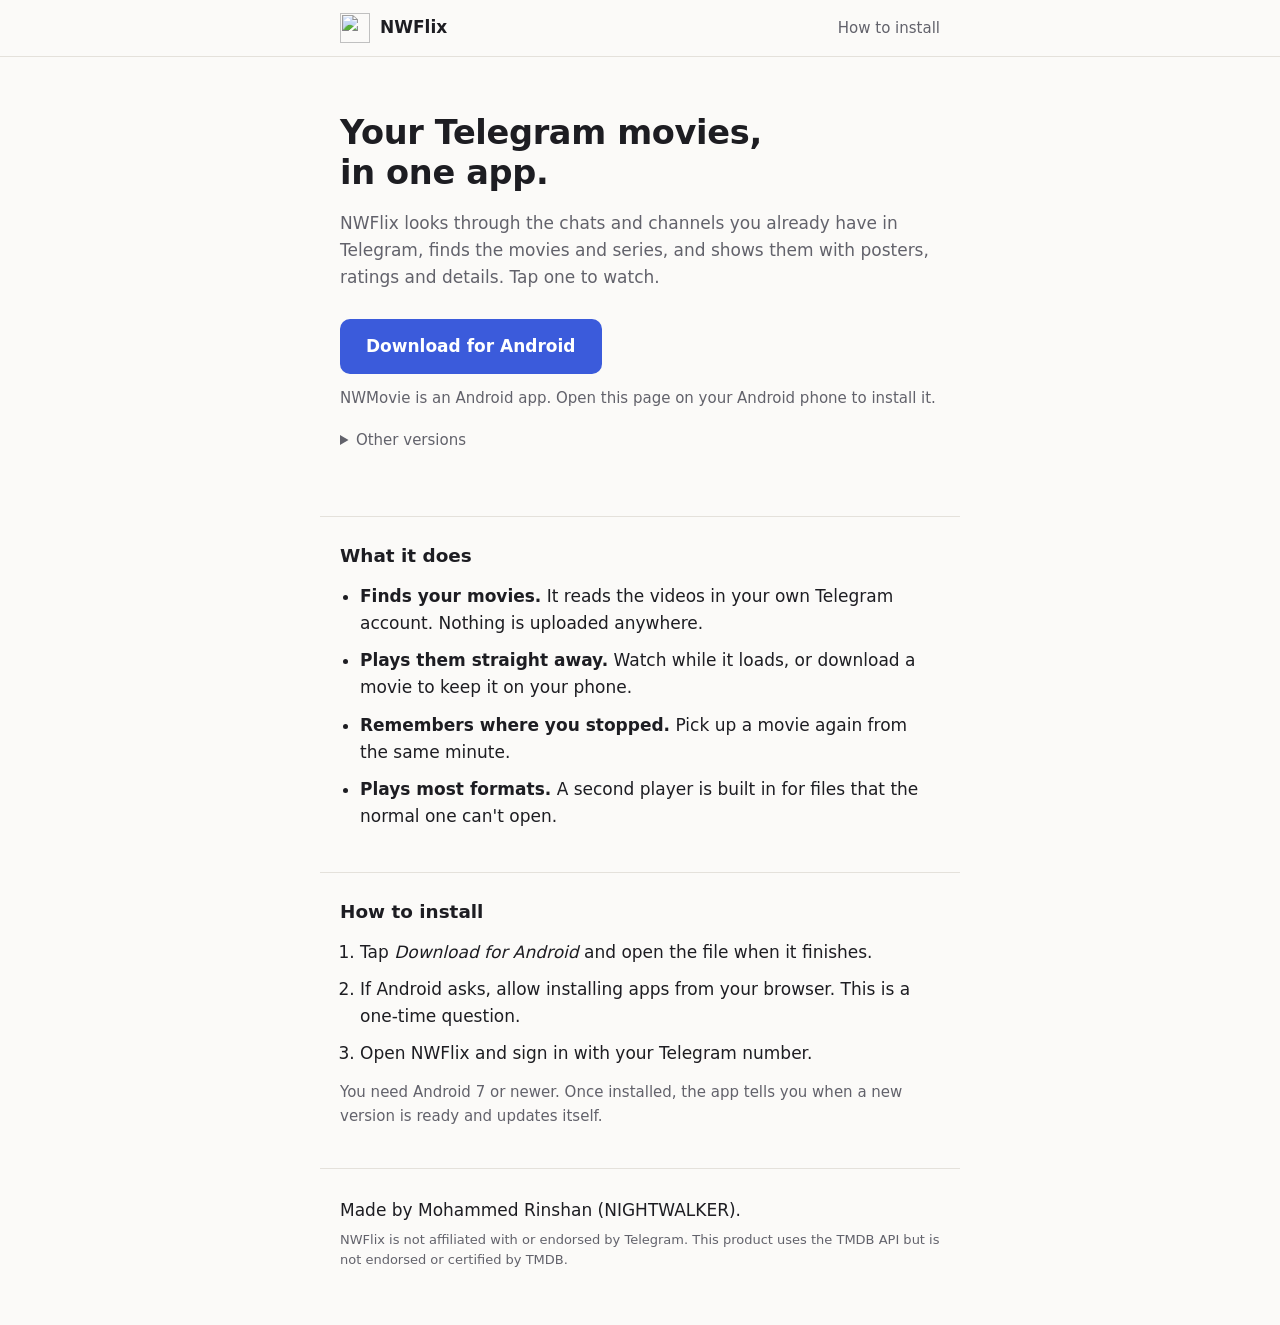
==== index.html @ 56c0b277 "Update index.html" ====
<!doctype html>
<html lang="en">
<head>
  <meta charset="utf-8">
  <meta name="viewport" content="width=device-width, initial-scale=1">
  <title>NWFlix – watch your Telegram movies</title>
  <meta name="description" content="NWFlix is an Android app that plays the movies from your own Telegram chats.">
  <link rel="icon" href="assets/favicon.svg" type="image/svg+xml">
  <link rel="stylesheet" href="style.css">
</head>
<body>

  <header class="top">
    <div class="wrap bar">
      <a class="brand" href="./"><img src="assets/icon.png" alt="" width="30" height="30"> NWFlix</a>
      <a class="small-link" href="#install">How to install</a>
    </div>
  </header>

  <main>
    <section class="hero wrap">
      <h1>Your Telegram movies,<br>in one app.</h1>
      <p class="lead">
        NWFlix looks through the chats and channels you already have in Telegram, finds the movies and series,
        and shows them with posters, ratings and details. Tap one to watch.
      </p>

      <a id="download" class="button" href="#" rel="noopener">Download for Android</a>
      <p id="download-note" class="note">Checking the latest version…</p>

      <details id="others" class="others">
        <summary>Other versions</summary>
        <ul id="others-list"></ul>
      </details>
    </section>

    <section class="wrap about">
      <h2>What it does</h2>
      <ul class="plain">
        <li><strong>Finds your movies.</strong> It reads the videos in your own Telegram account. Nothing is uploaded anywhere.</li>
        <li><strong>Plays them straight away.</strong> Watch while it loads, or download a movie to keep it on your phone.</li>
        <li><strong>Remembers where you stopped.</strong> Pick up a movie again from the same minute.</li>
        <li><strong>Plays most formats.</strong> A second player is built in for files that the normal one can't open.</li>
      </ul>
    </section>

    <section id="install" class="wrap about">
      <h2>How to install</h2>
      <ol class="plain">
        <li>Tap <em>Download for Android</em> and open the file when it finishes.</li>
        <li>If Android asks, allow installing apps from your browser. This is a one-time question.</li>
        <li>Open NWFlix and sign in with your Telegram number.</li>
      </ol>
      <p class="note">
        You need Android 7 or newer. Once installed, the app tells you when a new version is ready
        and updates itself.
      </p>
    </section>
  </main>

  <footer class="wrap foot">
    <p>Made by Mohammed Rinshan (NIGHTWALKER).</p>
    <p class="tiny">
      NWFlix is not affiliated with or endorsed by Telegram.
      This product uses the TMDB API but is not endorsed or certified by TMDB.
    </p>
  </footer>

  <script src="script.js"></script>
</body>
</html>
---- style.css ----
:root {
  --bg: #fbfaf8;
  --text: #1d1d22;
  --muted: #62626b;
  --line: #e4e1db;
  --accent: #3b5bdb;
  --accent-text: #ffffff;
}
@media (prefers-color-scheme: dark) {
  :root {
    --bg: #14151a;
    --text: #ecebe8;
    --muted: #a3a3ad;
    --line: #2b2d36;
    --accent: #7c93ff;
    --accent-text: #10121a;
  }
}

* { box-sizing: border-box; }

html { -webkit-text-size-adjust: 100%; }

body {
  margin: 0;
  background: var(--bg);
  color: var(--text);
  font: 17px/1.6 system-ui, -apple-system, "Segoe UI", Roboto, sans-serif;
}

.wrap { max-width: 640px; margin: 0 auto; padding: 0 20px; }

.top { border-bottom: 1px solid var(--line); }
.bar { display: flex; align-items: center; justify-content: space-between; height: 56px; }
.brand { display: flex; align-items: center; gap: 10px; font-weight: 650; color: var(--text); text-decoration: none; }
.small-link { color: var(--muted); font-size: 15px; text-decoration: none; }
.small-link:hover { color: var(--text); }

.hero { padding-top: 56px; padding-bottom: 40px; }
h1 { font-size: 2.1rem; line-height: 1.2; margin: 0 0 16px; letter-spacing: -0.01em; }
.lead { color: var(--muted); margin: 0 0 28px; }

.button {
  display: inline-block;
  background: var(--accent);
  color: var(--accent-text);
  padding: 14px 26px;
  border-radius: 10px;
  font-weight: 600;
  text-decoration: none;
}
.button:active { transform: translateY(1px); }

.note { color: var(--muted); font-size: 15px; margin: 12px 0 0; }
.tiny { color: var(--muted); font-size: 13px; }

.others { margin-top: 18px; font-size: 15px; color: var(--muted); }
.others summary { cursor: pointer; }
.others ul { list-style: none; padding: 8px 0 0; margin: 0; }
.others li { padding: 4px 0; }
.others a { color: var(--accent); }

.about { padding-top: 24px; padding-bottom: 8px; border-top: 1px solid var(--line); margin-top: 24px; }
h2 { font-size: 1.15rem; margin: 0 0 12px; }
.plain { padding-left: 20px; margin: 0; }
.plain li { margin-bottom: 10px; }

.foot { padding-top: 28px; padding-bottom: 48px; border-top: 1px solid var(--line); margin-top: 32px; }
.foot p { margin: 0 0 6px; }

@media (max-width: 420px) {
  h1 { font-size: 1.8rem; }
  .button { display: block; text-align: center; }
}
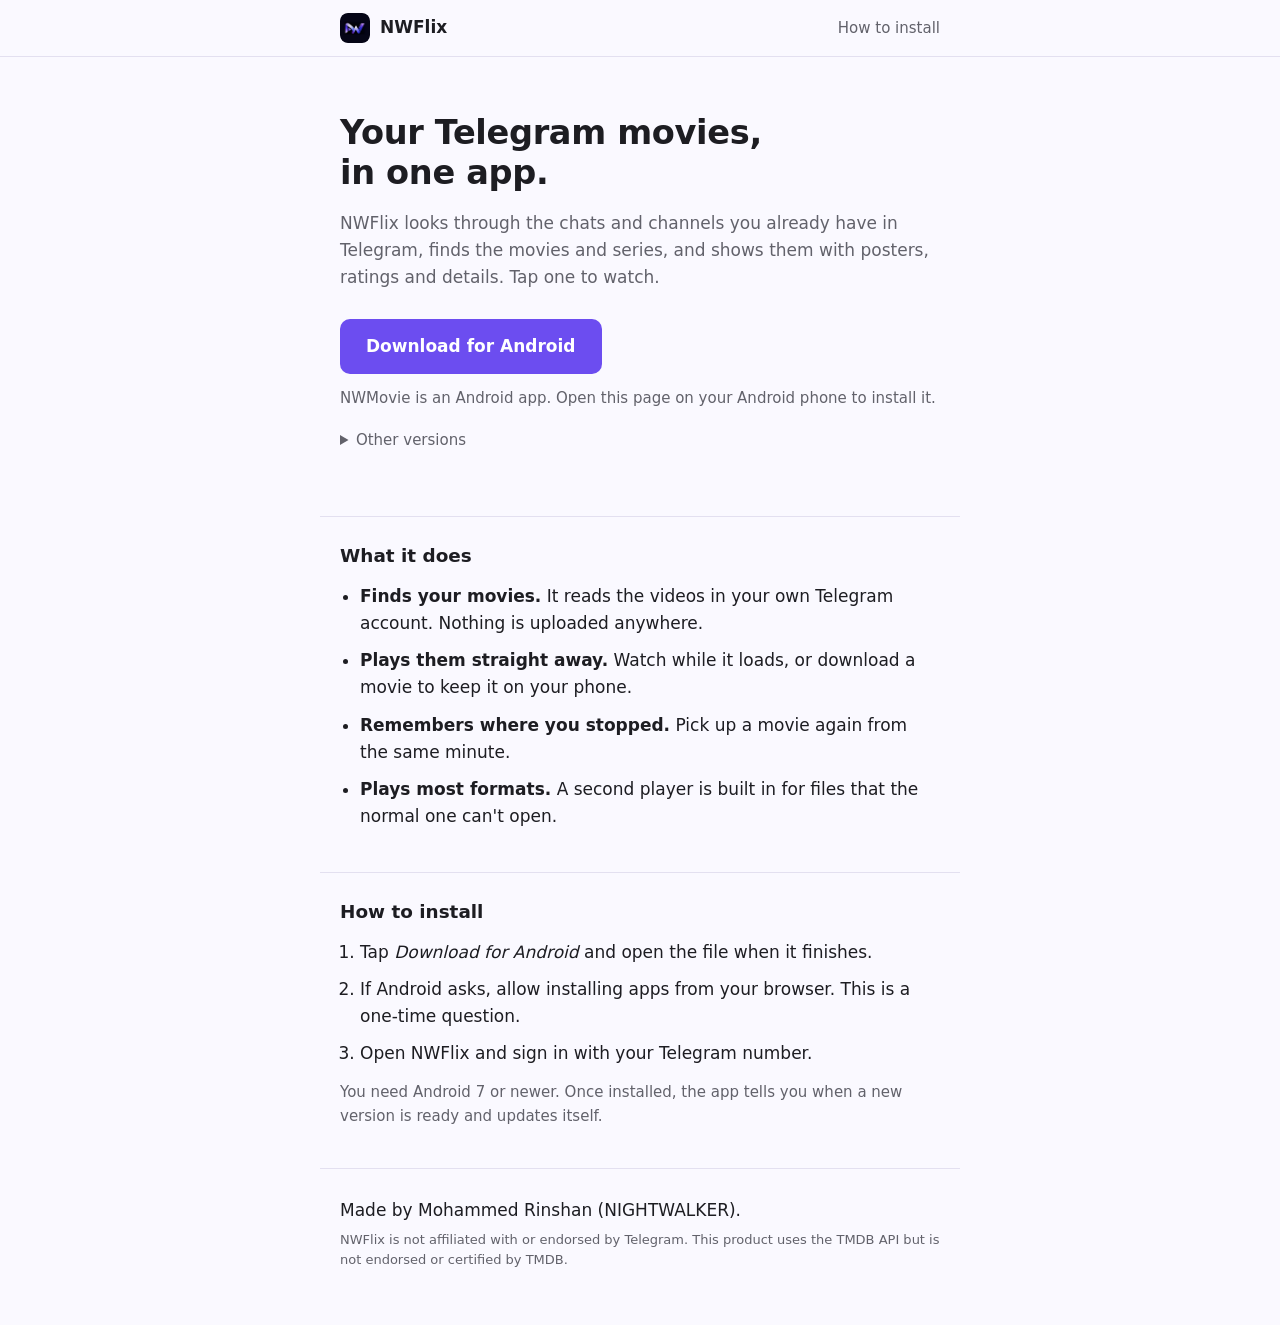
==== commit ce664146: "Update favicon and add Open Graph meta tags" ====
--- a/index.html
+++ b/index.html
@@ -5,7 +5,21 @@
   <meta name="viewport" content="width=device-width, initial-scale=1">
   <title>NWFlix – watch your Telegram movies</title>
   <meta name="description" content="NWFlix is an Android app that plays the movies from your own Telegram chats.">
-  <link rel="icon" href="assets/favicon.svg" type="image/svg+xml">
+  <link rel="icon" type="image/png" sizes="32x32" href="assets/favicon-32.png">
+  <link rel="icon" href="favicon.ico" sizes="any">
+  <link rel="apple-touch-icon" href="assets/apple-touch-icon.png">
+  <meta name="theme-color" content="#07060f">
+
+  <meta property="og:type" content="website">
+  <meta property="og:site_name" content="NWFlix">
+  <meta property="og:title" content="NWFlix – watch your Telegram movies">
+  <meta property="og:description" content="NWFlix is an Android app that plays the movies from your own Telegram chats.">
+  <meta property="og:url" content="https://nightwalkerofc.github.io/NWFlix-Website/">
+  <meta property="og:image" content="https://nightwalkerofc.github.io/NWFlix-Website/assets/og-image.png">
+  <meta property="og:image:width" content="1200">
+  <meta property="og:image:height" content="630">
+  <meta name="twitter:card" content="summary_large_image">
+  <meta name="twitter:image" content="https://nightwalkerofc.github.io/NWFlix-Website/assets/og-image.png">
   <link rel="stylesheet" href="style.css">
 </head>
 <body>
--- a/style.css
+++ b/style.css
@@ -1,18 +1,18 @@
 :root {
-  --bg: #fbfaf8;
+  --bg: #faf9ff;
   --text: #1d1d22;
   --muted: #62626b;
-  --line: #e4e1db;
-  --accent: #3b5bdb;
+  --line: #e3e0f0;
+  --accent: #6c4df0;
   --accent-text: #ffffff;
 }
 @media (prefers-color-scheme: dark) {
   :root {
-    --bg: #14151a;
-    --text: #ecebe8;
-    --muted: #a3a3ad;
-    --line: #2b2d36;
-    --accent: #7c93ff;
+    --bg: #07060f;
+    --text: #edebff;
+    --muted: #a7a3cc;
+    --line: #25213f;
+    --accent: #8b6cff;
     --accent-text: #10121a;
   }
 }
@@ -32,6 +32,7 @@
 
 .top { border-bottom: 1px solid var(--line); }
 .bar { display: flex; align-items: center; justify-content: space-between; height: 56px; }
+.brand img { border-radius: 8px; }
 .brand { display: flex; align-items: center; gap: 10px; font-weight: 650; color: var(--text); text-decoration: none; }
 .small-link { color: var(--muted); font-size: 15px; text-decoration: none; }
 .small-link:hover { color: var(--text); }
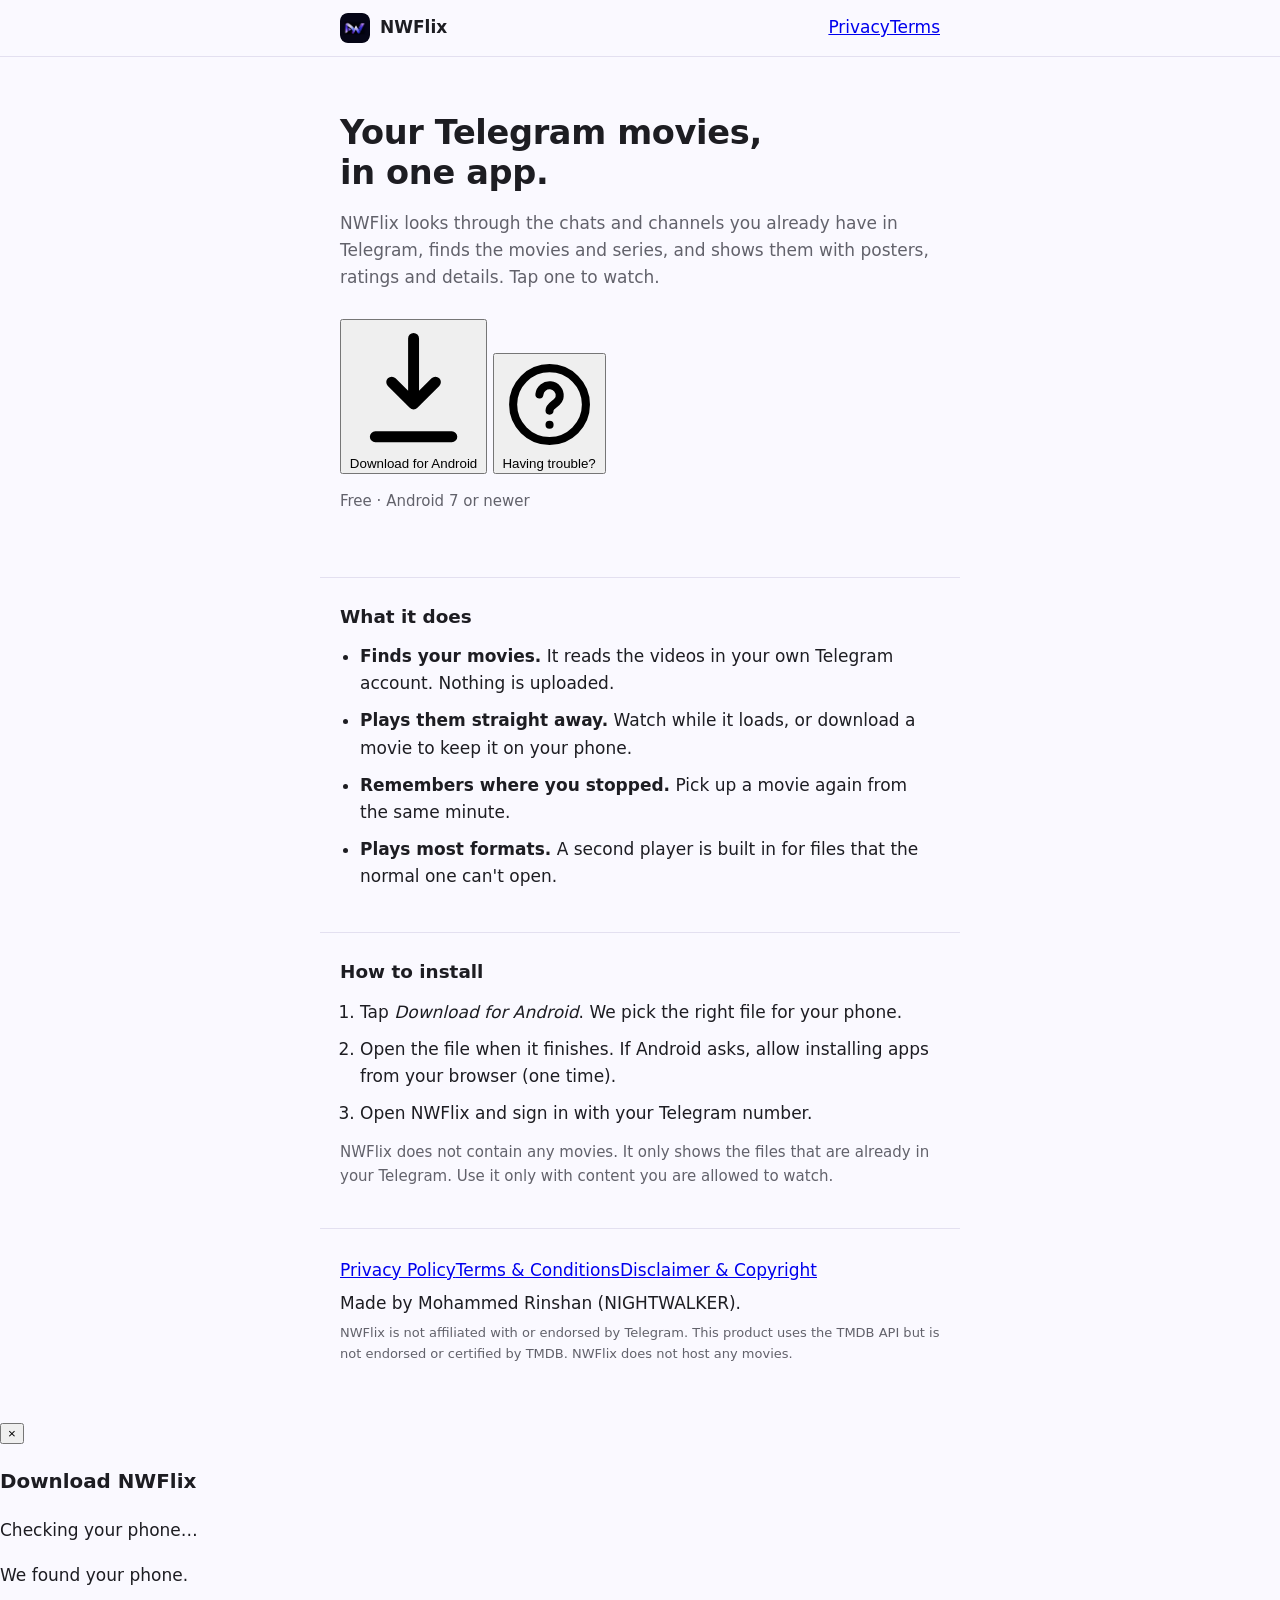
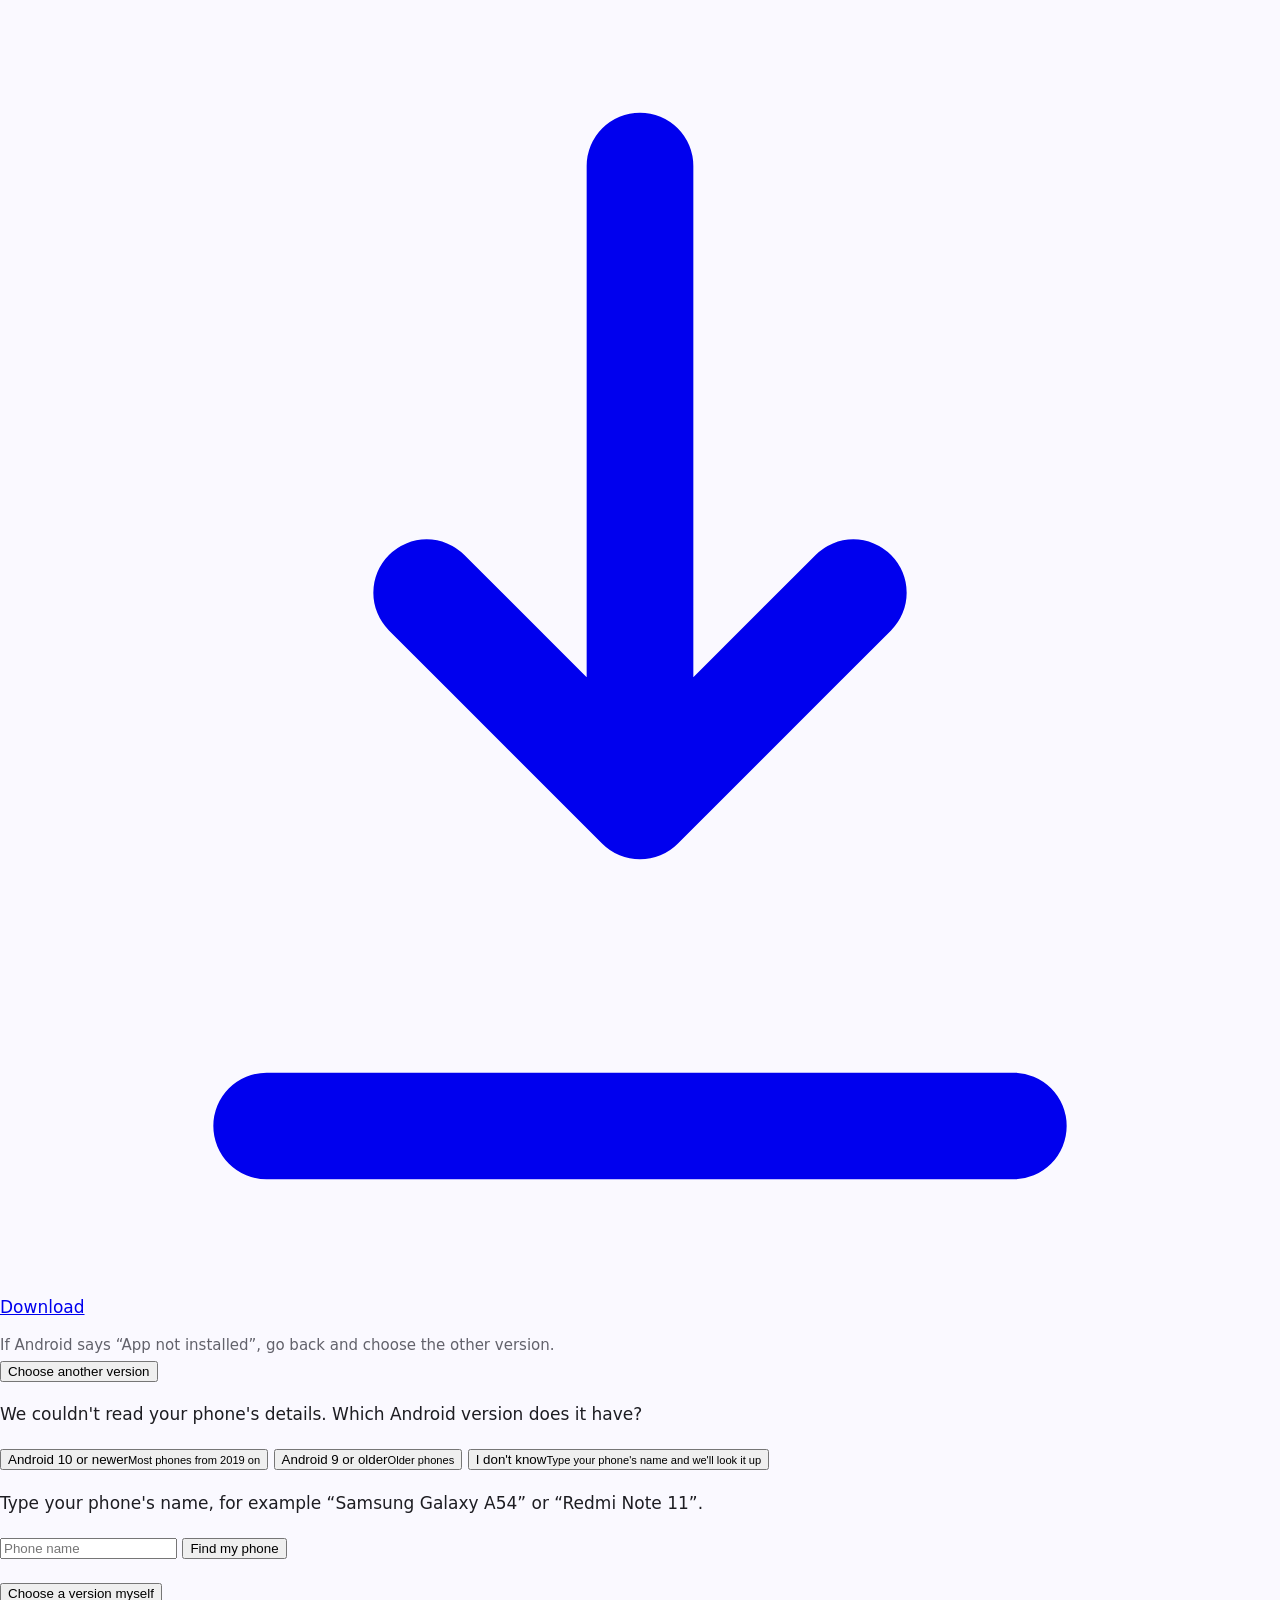
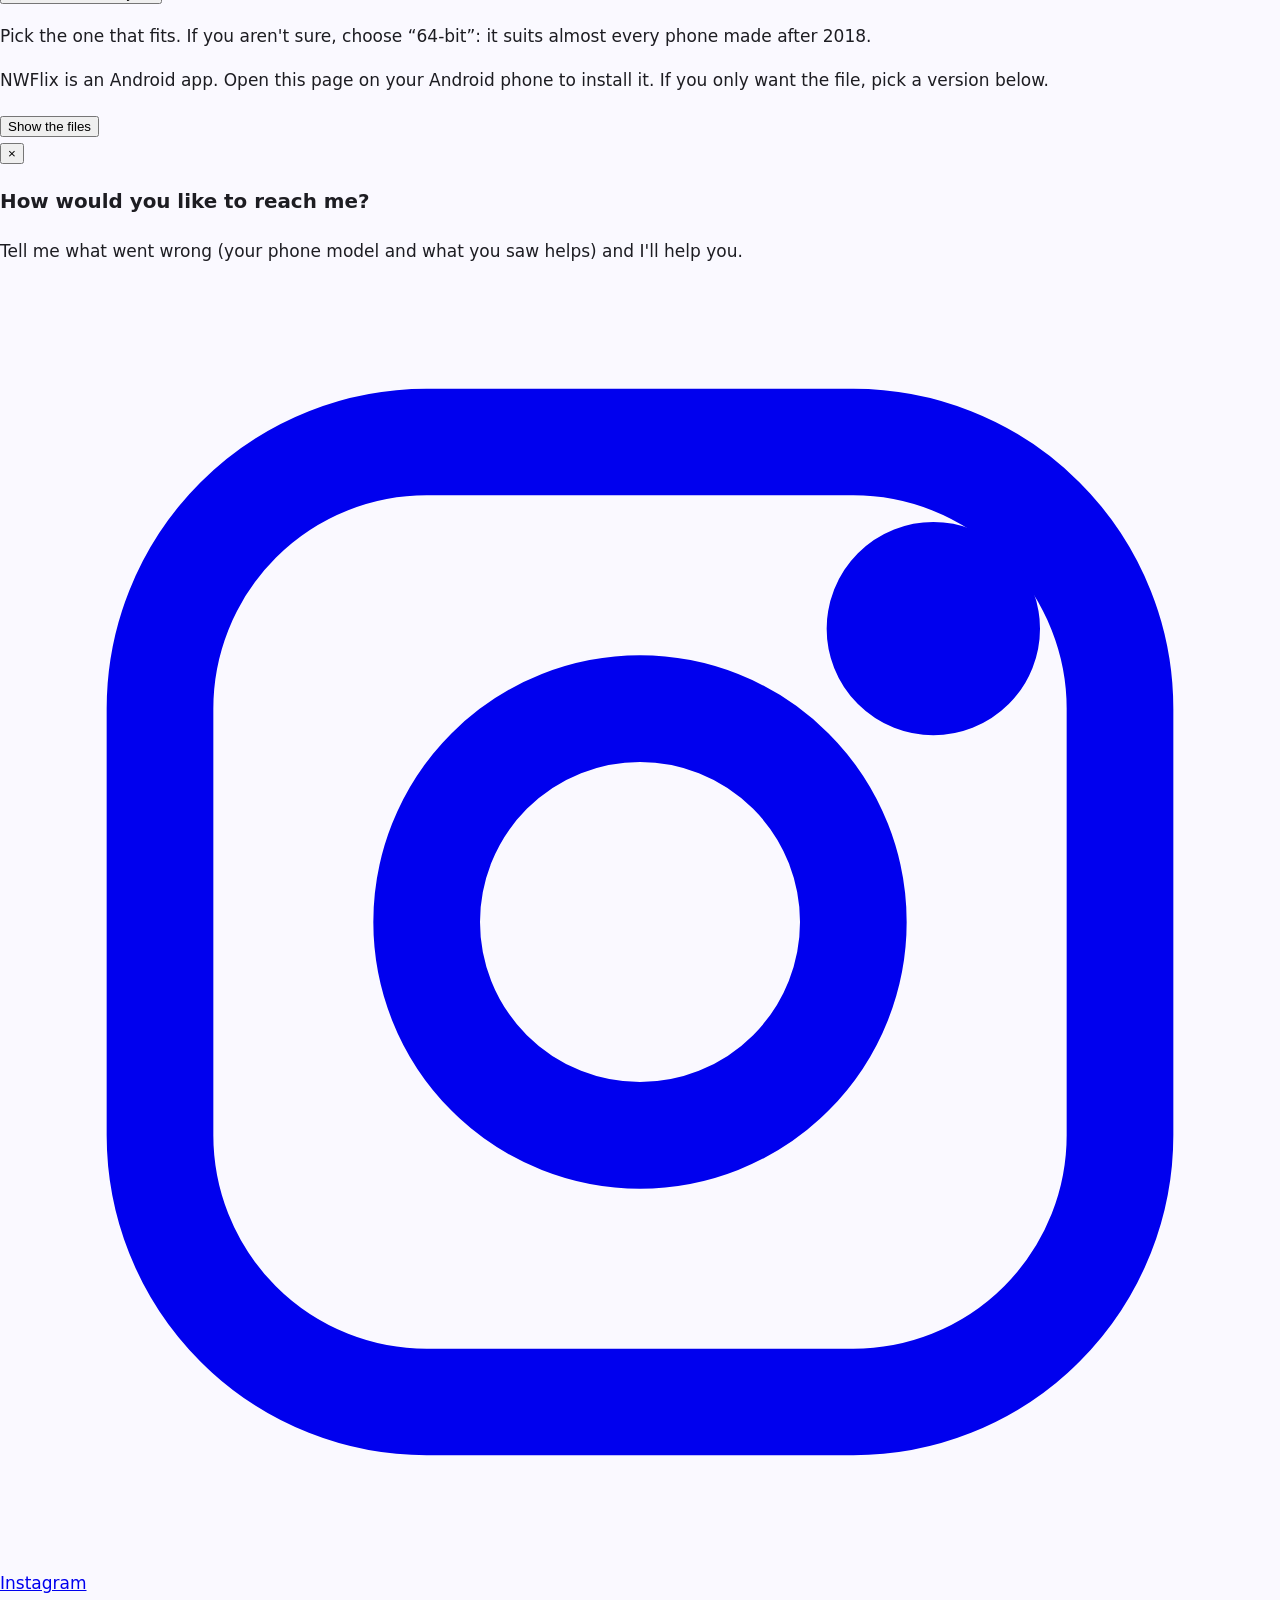
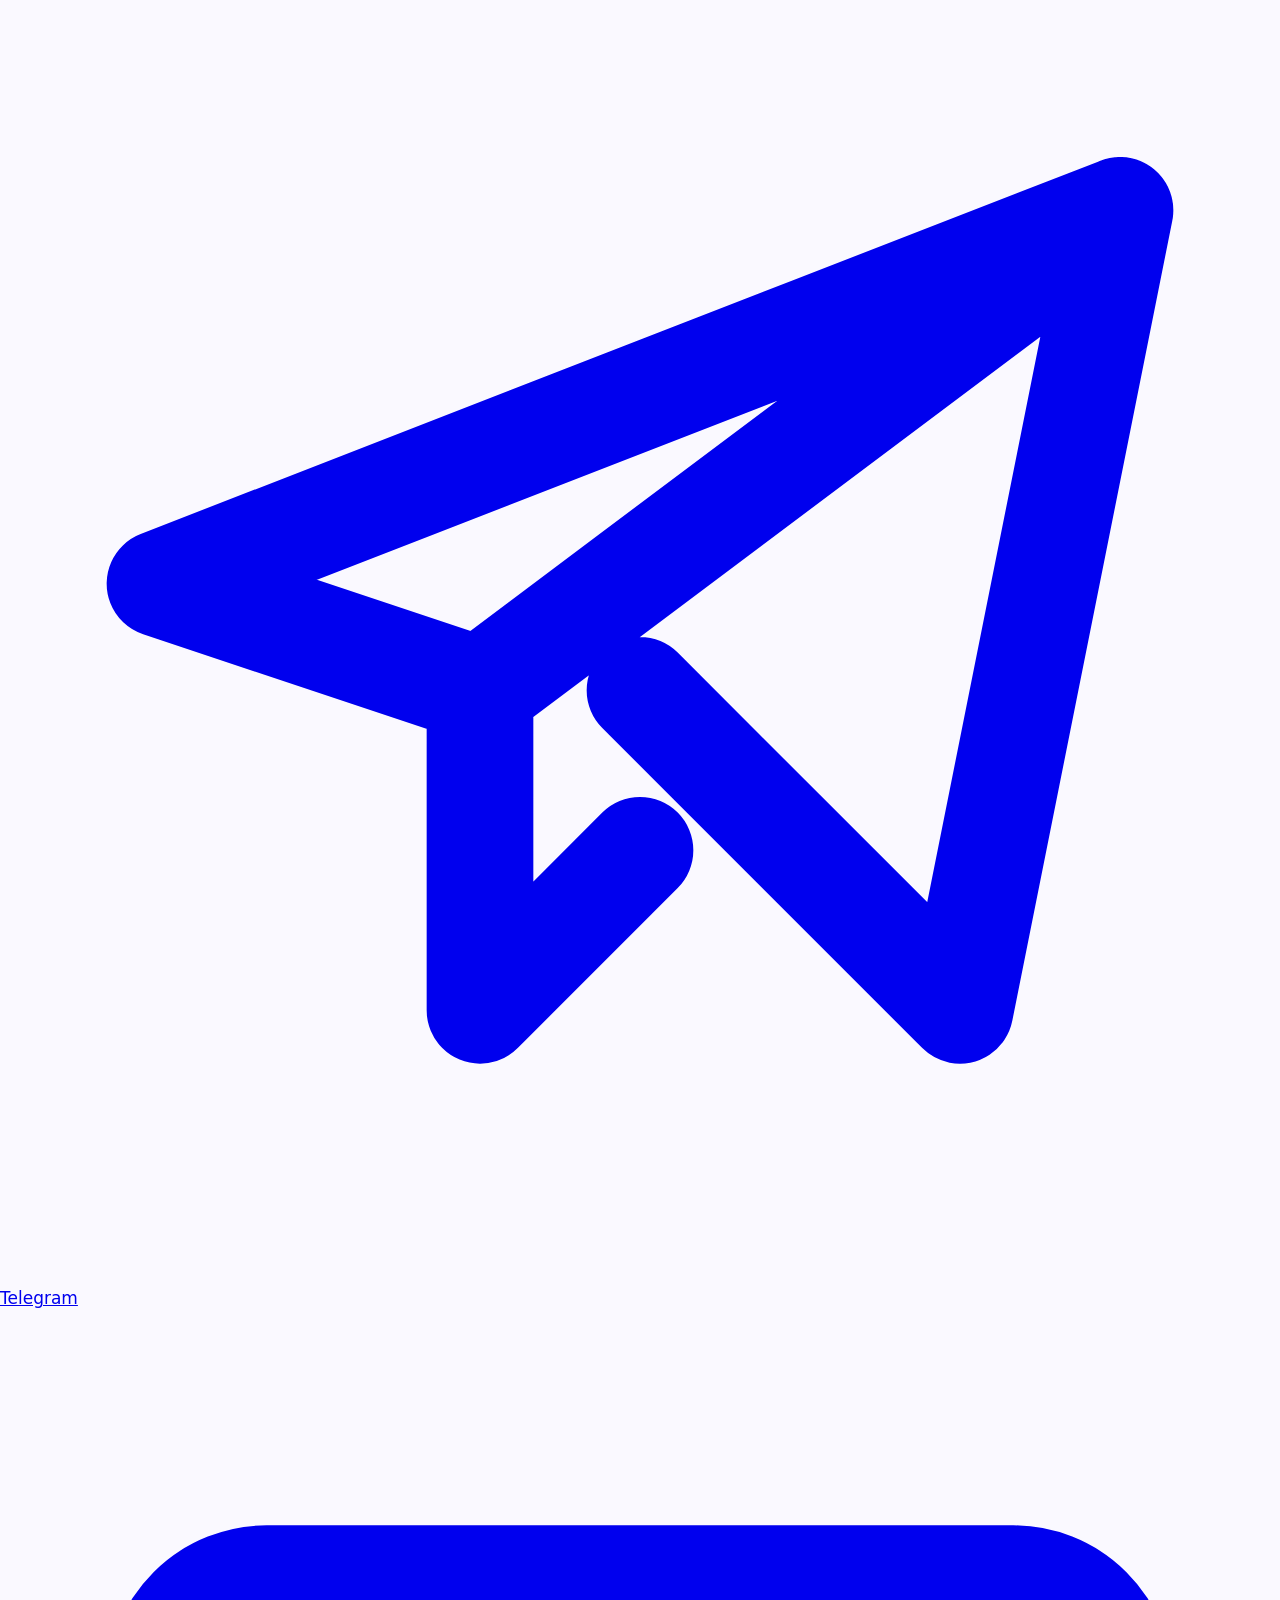
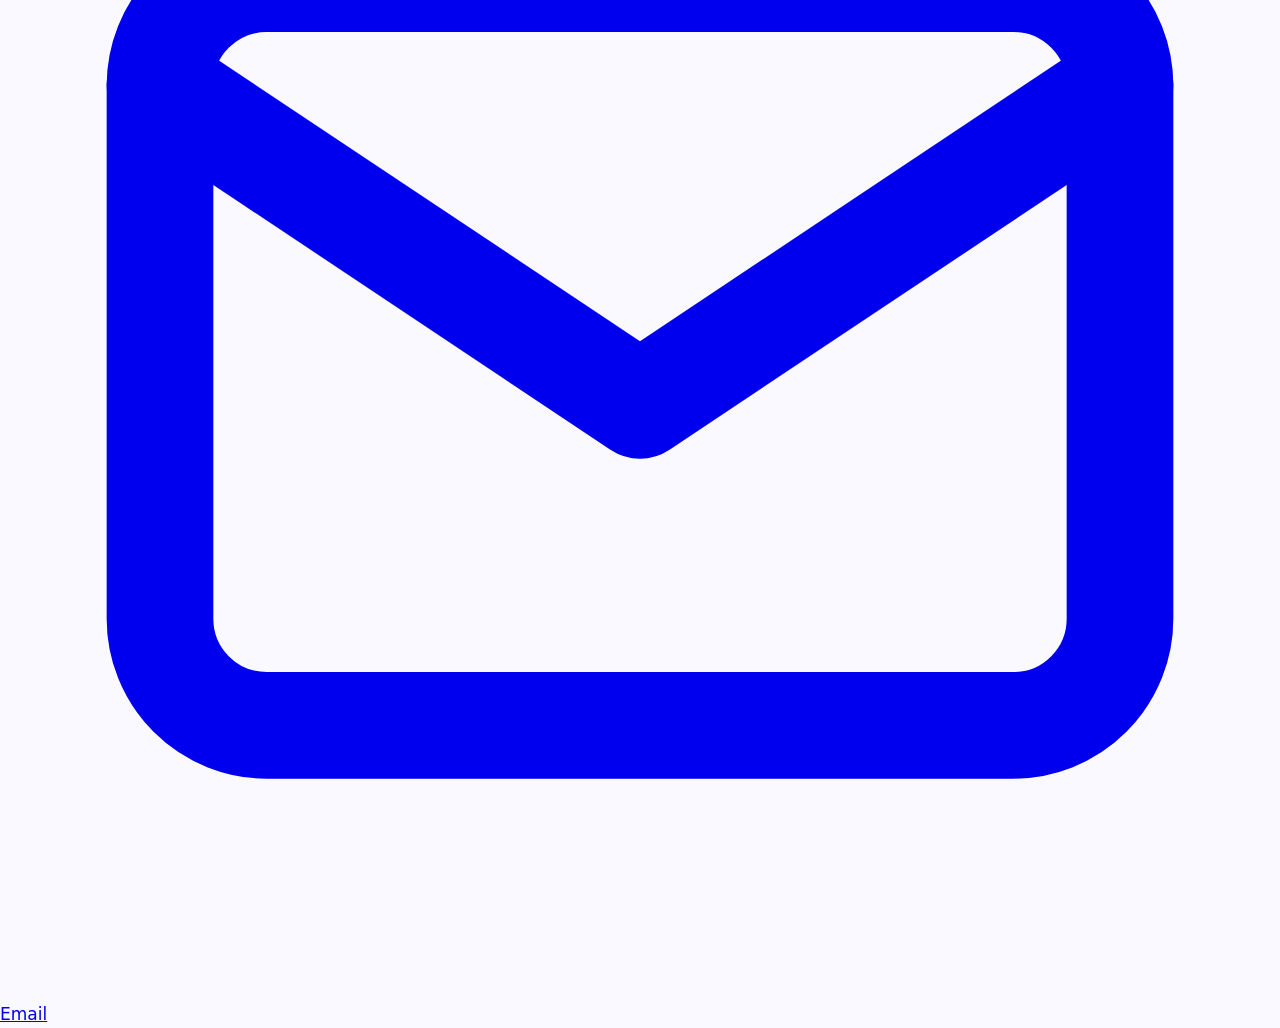
==== commit 8318b1b9: "Refactor index.html for improved structure and clarity" ====
--- a/index.html
+++ b/index.html
@@ -6,10 +6,8 @@
   <title>NWFlix – watch your Telegram movies</title>
   <meta name="description" content="NWFlix is an Android app that plays the movies from your own Telegram chats.">
   <link rel="icon" type="image/png" sizes="32x32" href="assets/favicon-32.png">
-  <link rel="icon" href="favicon.ico" sizes="any">
   <link rel="apple-touch-icon" href="assets/apple-touch-icon.png">
   <meta name="theme-color" content="#07060f">
-
   <meta property="og:type" content="website">
   <meta property="og:site_name" content="NWFlix">
   <meta property="og:title" content="NWFlix – watch your Telegram movies">
@@ -23,35 +21,28 @@
   <link rel="stylesheet" href="style.css">
 </head>
 <body>
-
   <header class="top">
     <div class="wrap bar">
       <a class="brand" href="./"><img src="assets/icon.png" alt="" width="30" height="30"> NWFlix</a>
-      <a class="small-link" href="#install">How to install</a>
+      <nav class="nav"><a href="privacy.html">Privacy</a><a href="terms.html">Terms</a></nav>
     </div>
   </header>
 
   <main>
     <section class="hero wrap">
       <h1>Your Telegram movies,<br>in one app.</h1>
-      <p class="lead">
-        NWFlix looks through the chats and channels you already have in Telegram, finds the movies and series,
-        and shows them with posters, ratings and details. Tap one to watch.
-      </p>
-
-      <a id="download" class="button" href="#" rel="noopener">Download for Android</a>
-      <p id="download-note" class="note">Checking the latest version…</p>
-
-      <details id="others" class="others">
-        <summary>Other versions</summary>
-        <ul id="others-list"></ul>
-      </details>
+      <p class="lead">NWFlix looks through the chats and channels you already have in Telegram, finds the movies and series, and shows them with posters, ratings and details. Tap one to watch.</p>
+      <div class="actions">
+        <button class="btn btn-primary" id="download" type="button"><svg viewBox="0 0 24 24" fill="none" stroke="currentColor" stroke-width="2" stroke-linecap="round" stroke-linejoin="round"><path d="M12 3v12m0 0l-4-4m4 4l4-4M5 21h14"/></svg> Download for Android</button>
+        <button class="btn btn-ghost" id="help" type="button"><svg viewBox="0 0 24 24" fill="none" stroke="currentColor" stroke-width="2" stroke-linecap="round" stroke-linejoin="round"><circle cx="12" cy="12" r="9"/><path d="M9.5 9.5a2.5 2.5 0 015 .5c0 1.7-2.5 2-2.5 3.5M12 17h.01"/></svg> Having trouble?</button>
+      </div>
+      <p class="note" id="release-note">Free · Android 7 or newer</p>
     </section>
 
     <section class="wrap about">
       <h2>What it does</h2>
       <ul class="plain">
-        <li><strong>Finds your movies.</strong> It reads the videos in your own Telegram account. Nothing is uploaded anywhere.</li>
+        <li><strong>Finds your movies.</strong> It reads the videos in your own Telegram account. Nothing is uploaded.</li>
         <li><strong>Plays them straight away.</strong> Watch while it loads, or download a movie to keep it on your phone.</li>
         <li><strong>Remembers where you stopped.</strong> Pick up a movie again from the same minute.</li>
         <li><strong>Plays most formats.</strong> A second player is built in for files that the normal one can't open.</li>
@@ -61,24 +52,77 @@
     <section id="install" class="wrap about">
       <h2>How to install</h2>
       <ol class="plain">
-        <li>Tap <em>Download for Android</em> and open the file when it finishes.</li>
-        <li>If Android asks, allow installing apps from your browser. This is a one-time question.</li>
+        <li>Tap <em>Download for Android</em>. We pick the right file for your phone.</li>
+        <li>Open the file when it finishes. If Android asks, allow installing apps from your browser (one time).</li>
         <li>Open NWFlix and sign in with your Telegram number.</li>
       </ol>
-      <p class="note">
-        You need Android 7 or newer. Once installed, the app tells you when a new version is ready
-        and updates itself.
-      </p>
+      <p class="note">NWFlix does not contain any movies. It only shows the files that are already in your Telegram. Use it only with content you are allowed to watch.</p>
     </section>
   </main>
+  <footer class="wrap foot">
+    <p class="links"><a href="privacy.html">Privacy Policy</a><a href="terms.html">Terms &amp; Conditions</a><a href="disclaimer.html">Disclaimer &amp; Copyright</a></p>
+    <p>Made by Mohammed Rinshan (NIGHTWALKER).</p>
+    <p class="tiny">NWFlix is not affiliated with or endorsed by Telegram. This product uses the TMDB API but is not endorsed or certified by TMDB. NWFlix does not host any movies.</p>
+  </footer>
 
-  <footer class="wrap foot">
-    <p>Made by Mohammed Rinshan (NIGHTWALKER).</p>
-    <p class="tiny">
-      NWFlix is not affiliated with or endorsed by Telegram.
-      This product uses the TMDB API but is not endorsed or certified by TMDB.
-    </p>
-  </footer>
+  <!-- download dialog -->
+  <div class="overlay" id="dl-overlay" role="dialog" aria-modal="true" aria-labelledby="dl-title">
+    <div class="modal">
+      <button class="close" type="button" data-close aria-label="Close">&times;</button>
+      <h3 id="dl-title">Download NWFlix</h3>
+
+      <div id="p-check" class="panel"><p><span class="spin"></span>Checking your phone…</p></div>
+
+      <div id="p-result" class="panel hidden">
+        <p id="r-intro">We found your phone.</p>
+        <div class="result"><strong id="r-title"></strong><span id="r-detail" class="tiny"></span></div>
+        <a class="btn btn-primary btn-block" id="r-download" href="#"><svg viewBox="0 0 24 24" fill="none" stroke="currentColor" stroke-width="2" stroke-linecap="round" stroke-linejoin="round"><path d="M12 3v12m0 0l-4-4m4 4l4-4M5 21h14"/></svg> Download</a>
+        <p class="note" id="r-hint">If Android says “App not installed”, go back and choose the other version.</p>
+        <button class="btn btn-ghost btn-block" type="button" data-go="manual">Choose another version</button>
+      </div>
+
+      <div id="p-version" class="panel hidden">
+        <p>We couldn't read your phone's details. Which Android version does it have?</p>
+        <div class="stack">
+          <button class="btn btn-ghost choice" type="button" data-version="new">Android 10 or newer<small>Most phones from 2019 on</small></button>
+          <button class="btn btn-ghost choice" type="button" data-version="old">Android 9 or older<small>Older phones</small></button>
+          <button class="btn btn-ghost choice" type="button" data-go="phone">I don't know<small>Type your phone's name and we'll look it up</small></button>
+        </div>
+      </div>
+
+      <div id="p-phone" class="panel hidden">
+        <p>Type your phone's name, for example “Samsung Galaxy A54” or “Redmi Note 11”.</p>
+        <input class="field" id="phone-name" type="text" placeholder="Phone name" autocomplete="off">
+        <button class="btn btn-primary btn-block" id="phone-find" type="button">Find my phone</button>
+        <p class="note hidden" id="phone-msg"></p>
+        <button class="btn btn-ghost btn-block" style="margin-top:10px" type="button" data-go="manual">Choose a version myself</button>
+      </div>
+
+      <div id="p-manual" class="panel hidden">
+        <p>Pick the one that fits. If you aren't sure, choose “64-bit”: it suits almost every phone made after 2018.</p>
+        <div class="stack" id="manual-list"></div>
+      </div>
+
+      <div id="p-desktop" class="panel hidden">
+        <p>NWFlix is an Android app. Open this page on your Android phone to install it. If you only want the file, pick a version below.</p>
+        <button class="btn btn-ghost btn-block" type="button" data-go="manual">Show the files</button>
+      </div>
+    </div>
+  </div>
+
+  <!-- trouble dialog -->
+  <div class="overlay" id="help-overlay" role="dialog" aria-modal="true" aria-labelledby="help-title">
+    <div class="modal">
+      <button class="close" type="button" data-close aria-label="Close">&times;</button>
+      <h3 id="help-title">How would you like to reach me?</h3>
+      <p>Tell me what went wrong (your phone model and what you saw helps) and I'll help you.</p>
+      <div class="stack">
+        <a class="btn btn-primary btn-block" href="https://instagram.com/nightwalker.ofc" target="_blank" rel="noopener"><svg viewBox="0 0 24 24" fill="none" stroke="currentColor" stroke-width="2" stroke-linecap="round" stroke-linejoin="round"><rect x="3" y="3" width="18" height="18" rx="5"/><circle cx="12" cy="12" r="4"/><circle cx="17.5" cy="6.5" r="1"/></svg> Instagram</a>
+        <a class="btn btn-primary btn-block" href="https://t.me/nightwalker_ofc" target="_blank" rel="noopener"><svg viewBox="0 0 24 24" fill="none" stroke="currentColor" stroke-width="2" stroke-linecap="round" stroke-linejoin="round"><path d="M21 4L3 11l6 2m12-9l-3 15-6-6m9-9L9 13m0 0v6l3-3"/></svg> Telegram</a>
+        <a class="btn btn-primary btn-block" href="mailto:rinshan602@gmail.com?subject=NWFlix%20help"><svg viewBox="0 0 24 24" fill="none" stroke="currentColor" stroke-width="2" stroke-linecap="round" stroke-linejoin="round"><rect x="3" y="5" width="18" height="14" rx="2"/><path d="M3 7l9 6 9-6"/></svg> Email</a>
+      </div>
+    </div>
+  </div>
 
   <script src="script.js"></script>
 </body>
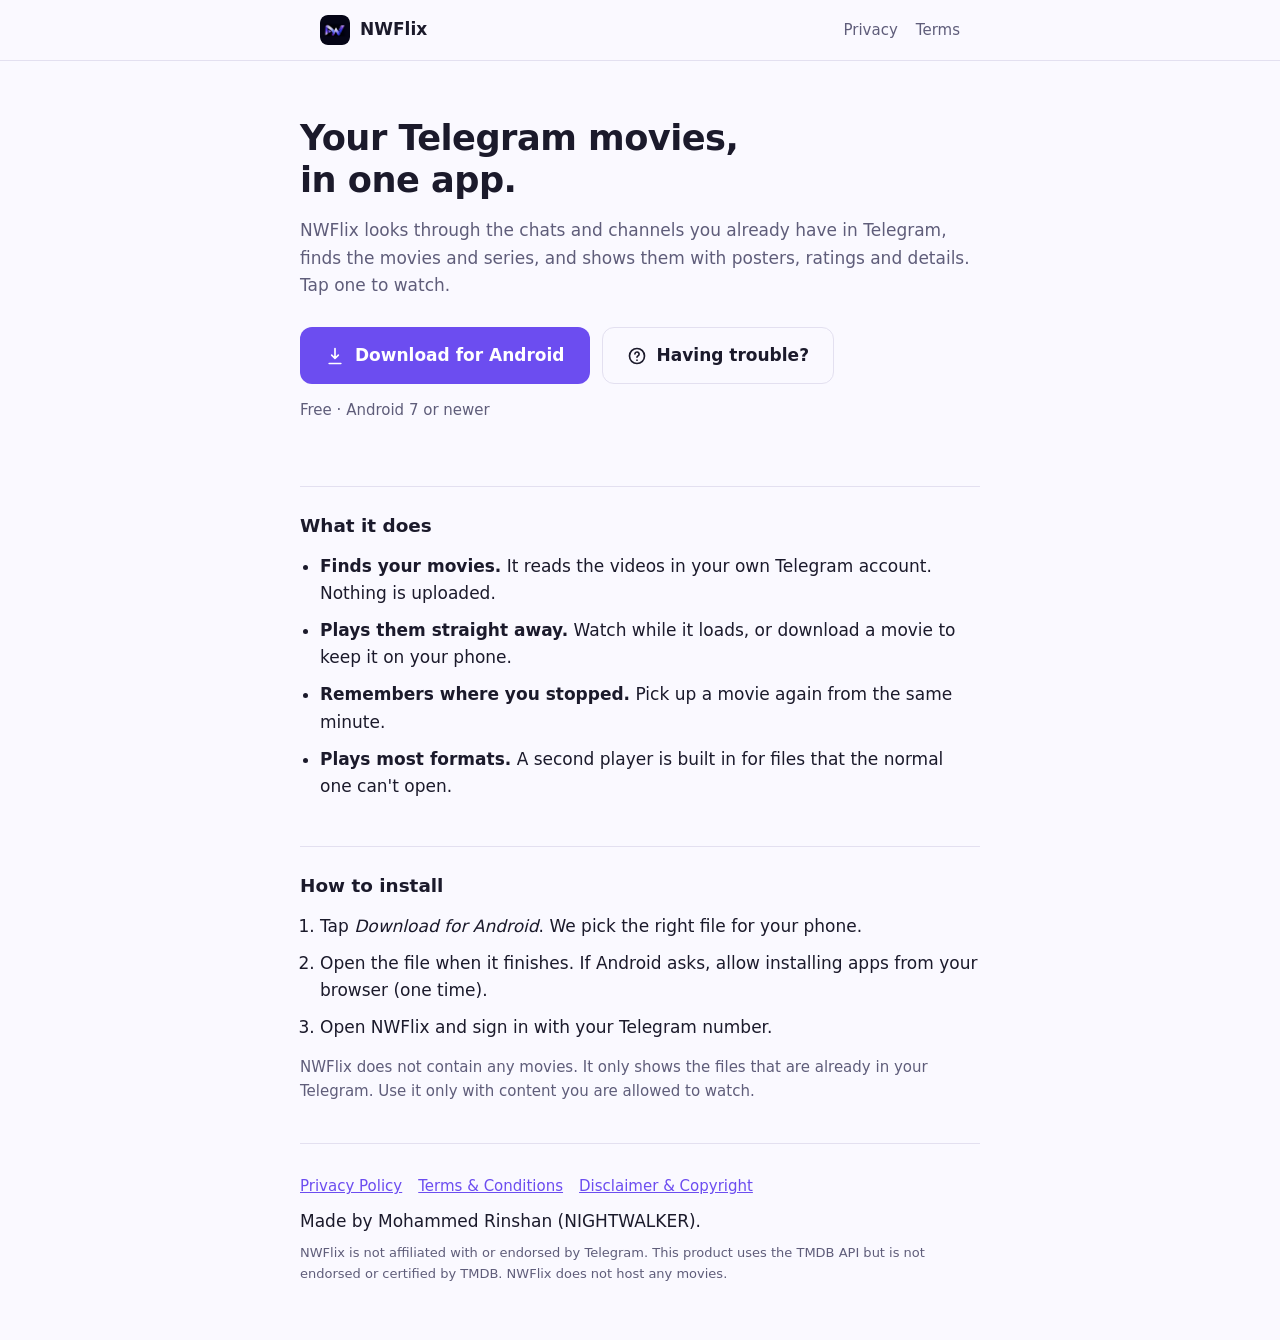
==== commit 54f655a4: "Update theme color in index.html" ====
--- a/index.html
+++ b/index.html
@@ -7,7 +7,7 @@
   <meta name="description" content="NWFlix is an Android app that plays the movies from your own Telegram chats.">
   <link rel="icon" type="image/png" sizes="32x32" href="assets/favicon-32.png">
   <link rel="apple-touch-icon" href="assets/apple-touch-icon.png">
-  <meta name="theme-color" content="#07060f">
+  <meta name="theme-color" content="#08090a">
   <meta property="og:type" content="website">
   <meta property="og:site_name" content="NWFlix">
   <meta property="og:title" content="NWFlix – watch your Telegram movies">
--- a/style.css
+++ b/style.css
@@ -1,75 +1,84 @@
 :root {
-  --bg: #faf9ff;
-  --text: #1d1d22;
-  --muted: #62626b;
-  --line: #e3e0f0;
-  --accent: #6c4df0;
-  --accent-text: #ffffff;
+  --bg: #faf9ff; --card: #ffffff; --text: #1b1a2b; --muted: #5f5d7a; --line: #e3e0f0;
+  --accent: #6c4df0; --accent-text: #ffffff; --accent-soft: #efeaff; --danger: #c43d5b;
 }
 @media (prefers-color-scheme: dark) {
   :root {
-    --bg: #07060f;
-    --text: #edebff;
-    --muted: #a7a3cc;
-    --line: #25213f;
-    --accent: #8b6cff;
-    --accent-text: #10121a;
+    --bg: #07060f; --card: #100e1f; --text: #edebff; --muted: #a7a3cc; --line: #25213f;
+    --accent: #8b6cff; --accent-text: #0b0a16; --accent-soft: #1b1736; --danger: #ff7a95;
   }
 }
-
 * { box-sizing: border-box; }
-
-html { -webkit-text-size-adjust: 100%; }
-
-body {
-  margin: 0;
-  background: var(--bg);
-  color: var(--text);
-  font: 17px/1.6 system-ui, -apple-system, "Segoe UI", Roboto, sans-serif;
-}
-
-.wrap { max-width: 640px; margin: 0 auto; padding: 0 20px; }
+html { -webkit-text-size-adjust: 100%; scroll-behavior: smooth; }
+body { margin: 0; background: var(--bg); color: var(--text); font: 17px/1.6 system-ui, -apple-system, "Segoe UI", Roboto, sans-serif; }
+a { color: var(--accent); }
+.wrap { max-width: 680px; margin: 0 auto; padding: 0 20px; }
 
 .top { border-bottom: 1px solid var(--line); }
-.bar { display: flex; align-items: center; justify-content: space-between; height: 56px; }
+.bar { display: flex; align-items: center; justify-content: space-between; height: 60px; }
+.brand { display: flex; align-items: center; gap: 10px; font-weight: 700; color: var(--text); text-decoration: none; }
 .brand img { border-radius: 8px; }
-.brand { display: flex; align-items: center; gap: 10px; font-weight: 650; color: var(--text); text-decoration: none; }
-.small-link { color: var(--muted); font-size: 15px; text-decoration: none; }
-.small-link:hover { color: var(--text); }
+.nav a { color: var(--muted); font-size: 15px; text-decoration: none; margin-left: 18px; }
+.nav a:hover { color: var(--text); }
 
-.hero { padding-top: 56px; padding-bottom: 40px; }
-h1 { font-size: 2.1rem; line-height: 1.2; margin: 0 0 16px; letter-spacing: -0.01em; }
+.hero { padding: 56px 0 36px; }
+h1 { font-size: 2.2rem; line-height: 1.2; margin: 0 0 16px; letter-spacing: -0.015em; }
 .lead { color: var(--muted); margin: 0 0 28px; }
 
-.button {
-  display: inline-block;
-  background: var(--accent);
-  color: var(--accent-text);
-  padding: 14px 26px;
-  border-radius: 10px;
-  font-weight: 600;
-  text-decoration: none;
+.btn {
+  display: inline-flex; align-items: center; justify-content: center; gap: 10px; cursor: pointer;
+  font: inherit; font-weight: 650; border-radius: 12px; padding: 14px 24px; text-decoration: none;
+  border: 1px solid transparent; transition: transform .05s ease, background .15s ease, border-color .15s ease;
 }
-.button:active { transform: translateY(1px); }
-
-.note { color: var(--muted); font-size: 15px; margin: 12px 0 0; }
+.btn:active { transform: translateY(1px); }
+.btn:focus-visible { outline: 3px solid var(--accent); outline-offset: 2px; }
+.btn-primary { background: var(--accent); color: var(--accent-text); }
+.btn-primary:hover { filter: brightness(1.06); }
+.btn-ghost { background: transparent; color: var(--text); border-color: var(--line); }
+.btn-ghost:hover { border-color: var(--accent); }
+.btn-block { display: flex; width: 100%; }
+.btn svg { width: 20px; height: 20px; flex: none; }
+.actions { display: flex; flex-wrap: wrap; gap: 12px; }
+.note { color: var(--muted); font-size: 15px; margin: 14px 0 0; }
 .tiny { color: var(--muted); font-size: 13px; }
 
-.others { margin-top: 18px; font-size: 15px; color: var(--muted); }
-.others summary { cursor: pointer; }
-.others ul { list-style: none; padding: 8px 0 0; margin: 0; }
-.others li { padding: 4px 0; }
-.others a { color: var(--accent); }
-
-.about { padding-top: 24px; padding-bottom: 8px; border-top: 1px solid var(--line); margin-top: 24px; }
+.about { padding: 24px 0 8px; border-top: 1px solid var(--line); margin-top: 28px; }
 h2 { font-size: 1.15rem; margin: 0 0 12px; }
 .plain { padding-left: 20px; margin: 0; }
 .plain li { margin-bottom: 10px; }
 
-.foot { padding-top: 28px; padding-bottom: 48px; border-top: 1px solid var(--line); margin-top: 32px; }
-.foot p { margin: 0 0 6px; }
+.foot { padding: 28px 0 48px; border-top: 1px solid var(--line); margin-top: 32px; }
+.foot p { margin: 0 0 8px; }
+.foot .links a { margin-right: 16px; font-size: 15px; }
 
-@media (max-width: 420px) {
+/* dialogs */
+.overlay { position: fixed; inset: 0; background: rgba(5, 4, 14, .62); display: none; align-items: center; justify-content: center; padding: 16px; z-index: 50; }
+.overlay.open { display: flex; }
+.modal { background: var(--card); color: var(--text); width: 100%; max-width: 460px; max-height: 92vh; overflow: auto; border-radius: 18px; border: 1px solid var(--line); padding: 22px; box-shadow: 0 24px 70px rgba(0,0,0,.35); }
+.modal h3 { margin: 0 0 6px; font-size: 1.25rem; }
+.modal p { margin: 0 0 14px; color: var(--muted); }
+.modal .close { float: right; background: none; border: 0; color: var(--muted); font-size: 26px; line-height: 1; cursor: pointer; padding: 0 4px; }
+.stack { display: grid; gap: 10px; }
+.choice { text-align: left; justify-content: flex-start; }
+.choice small { display: block; font-weight: 400; color: var(--muted); }
+.field { width: 100%; font: inherit; padding: 13px 14px; border-radius: 12px; border: 1px solid var(--line); background: var(--bg); color: var(--text); margin-bottom: 10px; }
+.field:focus { outline: 2px solid var(--accent); }
+.result { background: var(--accent-soft); border-radius: 14px; padding: 14px 16px; margin-bottom: 14px; }
+.result strong { display: block; }
+.steps { display: flex; gap: 6px; margin-bottom: 14px; }
+.steps i { flex: 1; height: 4px; border-radius: 4px; background: var(--line); }
+.steps i.on { background: var(--accent); }
+.spin { width: 18px; height: 18px; border-radius: 50%; border: 3px solid var(--line); border-top-color: var(--accent); animation: spin .8s linear infinite; display: inline-block; vertical-align: -3px; margin-right: 8px; }
+@keyframes spin { to { transform: rotate(360deg); } }
+.hidden { display: none !important; }
+
+/* legal pages */
+.doc { padding: 36px 0 24px; }
+.doc h1 { font-size: 1.8rem; }
+.doc h2 { margin-top: 26px; }
+.doc p { color: var(--muted); }
+
+@media (max-width: 460px) {
   h1 { font-size: 1.8rem; }
-  .button { display: block; text-align: center; }
+  .actions .btn { width: 100%; }
 }
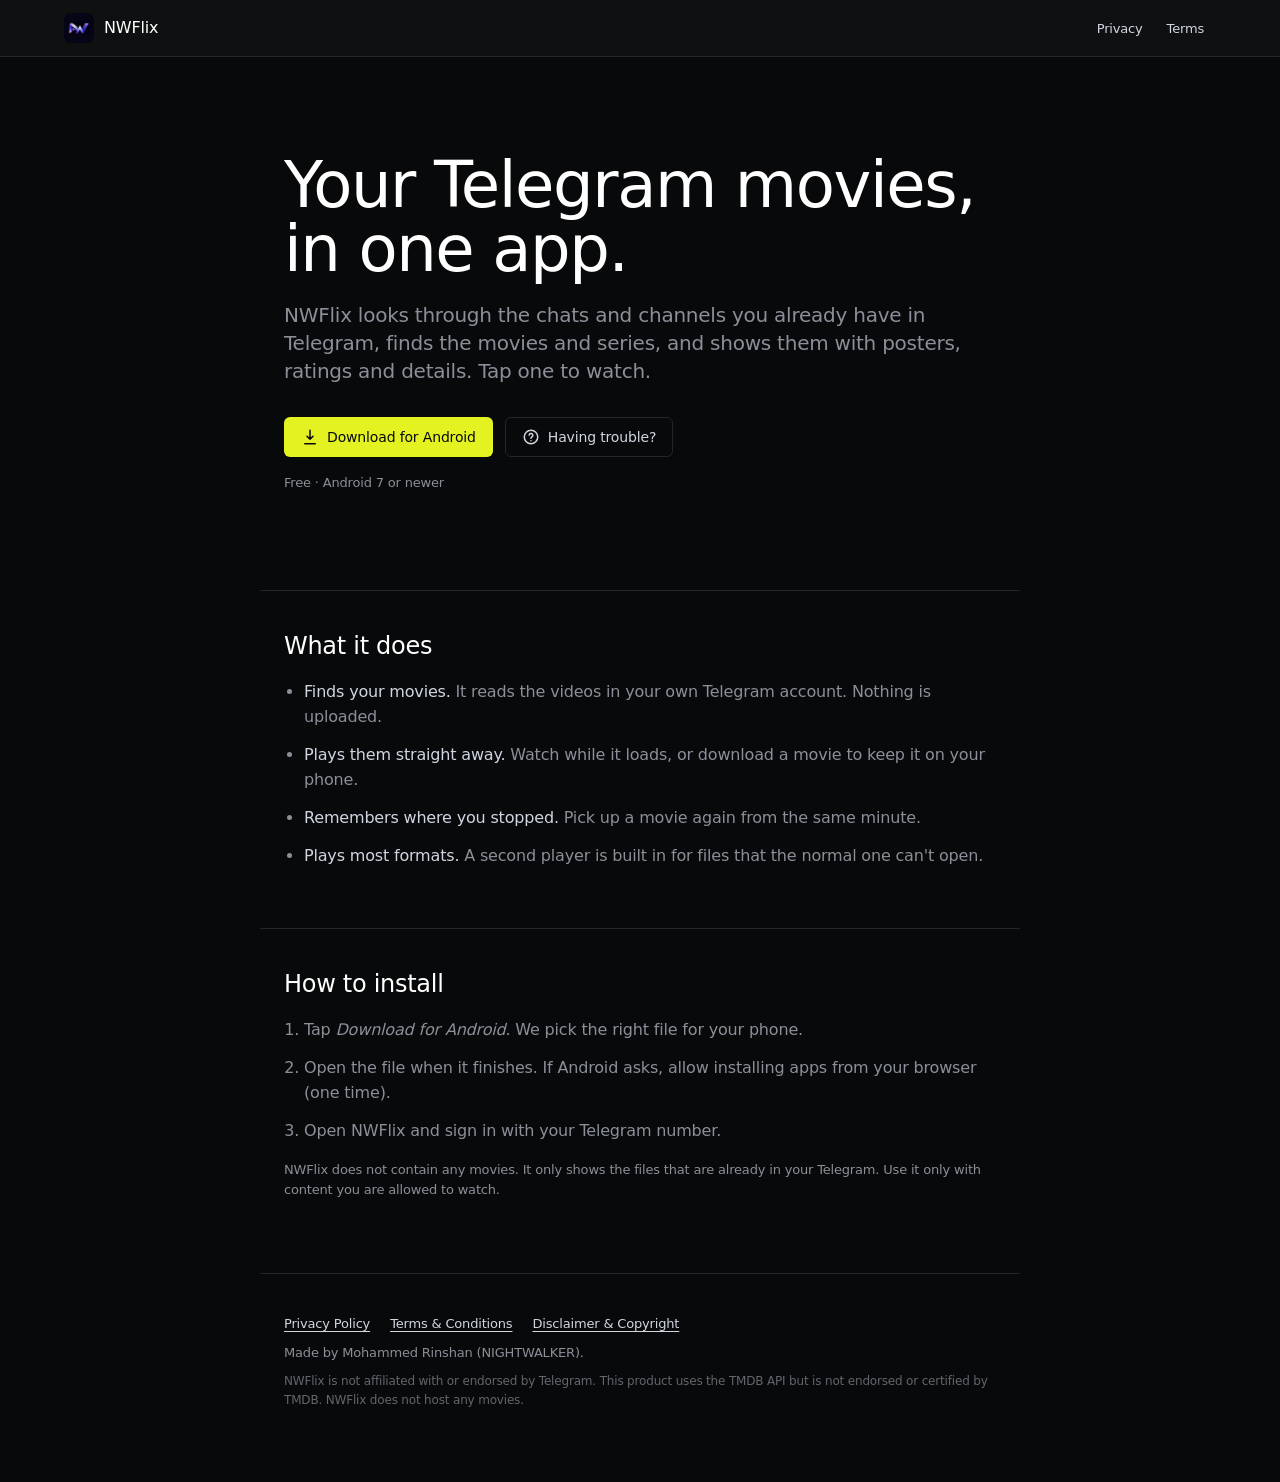
==== commit c251ebea: "Add security meta tags to index.html Added Content Security Policy and referrer meta tags for enhanc" ====
--- a/index.html
+++ b/index.html
@@ -3,6 +3,8 @@
 <head>
   <meta charset="utf-8">
   <meta name="viewport" content="width=device-width, initial-scale=1">
+  <meta http-equiv="Content-Security-Policy" content="default-src 'self'; script-src 'self'; style-src 'self' 'unsafe-inline'; img-src 'self' data:; font-src 'self'; connect-src https://api.github.com https://en.wikipedia.org; base-uri 'none'; form-action 'none'; object-src 'none'">
+  <meta name="referrer" content="strict-origin-when-cross-origin">
   <title>NWFlix – watch your Telegram movies</title>
   <meta name="description" content="NWFlix is an Android app that plays the movies from your own Telegram chats.">
   <link rel="icon" type="image/png" sizes="32x32" href="assets/favicon-32.png">
--- a/style.css
+++ b/style.css
@@ -1,84 +1,110 @@
+/* Inter is not bundled. To use it, put the Inter variable font at assets/inter.woff2; otherwise the system font is used. */
+@font-face { font-family: "Inter Variable"; src: url("assets/inter.woff2") format("woff2"); font-weight: 100 900; font-display: swap; }
+
 :root {
-  --bg: #faf9ff; --card: #ffffff; --text: #1b1a2b; --muted: #5f5d7a; --line: #e3e0f0;
-  --accent: #6c4df0; --accent-text: #ffffff; --accent-soft: #efeaff; --danger: #c43d5b;
+  --color-void: #08090a;
+  --color-carbon: #0f1011;
+  --color-obsidian: #161718;
+  --color-graphite: #23252a;
+  --color-smoke: #383b3f;
+  --color-ash: #62666d;
+  --color-fog: #8a8f98;
+  --color-mist: #d0d6e0;
+  --color-bone: #e5e5e6;
+  --color-paper: #ffffff;
+  --color-acid-lime: #e4f222;
+  --color-pulse-green: #27a644;
+  --color-coral-red: #eb5757;
+  --color-signal-teal: #02b8cc;
+  --color-iris-violet: #6366f1;
+  --color-lavender: #8b5cf6;
+  --font-inter: "Inter Variable", Inter, ui-sans-serif, system-ui, -apple-system, BlinkMacSystemFont, "Segoe UI", Roboto, sans-serif;
+  --font-mono: "Berkeley Mono", ui-monospace, SFMono-Regular, Menlo, Monaco, Consolas, monospace;
 }
-@media (prefers-color-scheme: dark) {
-  :root {
-    --bg: #07060f; --card: #100e1f; --text: #edebff; --muted: #a7a3cc; --line: #25213f;
-    --accent: #8b6cff; --accent-text: #0b0a16; --accent-soft: #1b1736; --danger: #ff7a95;
-  }
+
+* { box-sizing: border-box; }
+html { -webkit-text-size-adjust: 100%; scroll-behavior: smooth; color-scheme: dark; }
+body {
+  margin: 0; background: var(--color-void); color: var(--color-fog);
+  font: 400 16px/1.6 var(--font-inter); font-feature-settings: "cv01", "ss03", "zero"; letter-spacing: -0.011em;
+  -webkit-font-smoothing: antialiased;
 }
-* { box-sizing: border-box; }
-html { -webkit-text-size-adjust: 100%; scroll-behavior: smooth; }
-body { margin: 0; background: var(--bg); color: var(--text); font: 17px/1.6 system-ui, -apple-system, "Segoe UI", Roboto, sans-serif; }
-a { color: var(--accent); }
-.wrap { max-width: 680px; margin: 0 auto; padding: 0 20px; }
+a { color: var(--color-mist); text-underline-offset: 3px; }
+a:hover { color: var(--color-paper); }
+h1, h2, h3 { color: var(--color-paper); font-weight: 510; }
+.wrap { max-width: 1200px; margin: 0 auto; padding: 0 24px; }
+.hero, .about, .doc, .foot { max-width: 760px; }
 
-.top { border-bottom: 1px solid var(--line); }
-.bar { display: flex; align-items: center; justify-content: space-between; height: 60px; }
-.brand { display: flex; align-items: center; gap: 10px; font-weight: 700; color: var(--text); text-decoration: none; }
-.brand img { border-radius: 8px; }
-.nav a { color: var(--muted); font-size: 15px; text-decoration: none; margin-left: 18px; }
-.nav a:hover { color: var(--text); }
+/* top bar */
+.top { background: var(--color-carbon); border-bottom: 1px solid var(--color-graphite); position: sticky; top: 0; z-index: 10; }
+.bar { display: flex; align-items: center; justify-content: space-between; height: 56px; }
+.brand { display: flex; align-items: center; gap: 10px; font-weight: 510; color: var(--color-paper); text-decoration: none; letter-spacing: -0.012em; }
+.brand img { border-radius: 6px; }
+.nav a { color: var(--color-mist); font-size: 13px; font-weight: 400; text-decoration: none; padding: 8px 12px; border-radius: 6px; }
+.nav a:hover { color: var(--color-paper); text-decoration: underline; text-underline-offset: 4px; }
 
-.hero { padding: 56px 0 36px; }
-h1 { font-size: 2.2rem; line-height: 1.2; margin: 0 0 16px; letter-spacing: -0.015em; }
-.lead { color: var(--muted); margin: 0 0 28px; }
+/* hero */
+.hero { padding-top: 96px; padding-bottom: 56px; }
+h1 { font-size: clamp(2.4rem, 7vw, 4rem); line-height: 1; letter-spacing: -0.022em; margin: 0 0 20px; }
+.lead { font-size: 20px; line-height: 1.4; letter-spacing: -0.012em; color: var(--color-fog); margin: 0 0 32px; max-width: 34em; }
 
+/* buttons */
 .btn {
-  display: inline-flex; align-items: center; justify-content: center; gap: 10px; cursor: pointer;
-  font: inherit; font-weight: 650; border-radius: 12px; padding: 14px 24px; text-decoration: none;
-  border: 1px solid transparent; transition: transform .05s ease, background .15s ease, border-color .15s ease;
+  display: inline-flex; align-items: center; justify-content: center; gap: 8px; cursor: pointer;
+  font: 510 14px/1.2 var(--font-inter); letter-spacing: -0.011em; border-radius: 6px; padding: 10px 16px; text-decoration: none;
+  border: 1px solid transparent; transition: background .12s ease, border-color .12s ease, color .12s ease;
 }
-.btn:active { transform: translateY(1px); }
-.btn:focus-visible { outline: 3px solid var(--accent); outline-offset: 2px; }
-.btn-primary { background: var(--accent); color: var(--accent-text); }
-.btn-primary:hover { filter: brightness(1.06); }
-.btn-ghost { background: transparent; color: var(--text); border-color: var(--line); }
-.btn-ghost:hover { border-color: var(--accent); }
+.btn:focus-visible { outline: 2px solid var(--color-acid-lime); outline-offset: 2px; }
+.btn-primary { background: var(--color-acid-lime); color: var(--color-void); }
+.btn-primary:hover { background: #eef64a; color: var(--color-void); }
+.btn-ghost { background: transparent; color: var(--color-mist); border-color: var(--color-graphite); }
+.btn-ghost:hover { border-color: var(--color-smoke); color: var(--color-paper); background: rgba(255, 255, 255, 0.03); }
 .btn-block { display: flex; width: 100%; }
-.btn svg { width: 20px; height: 20px; flex: none; }
+.btn svg { width: 18px; height: 18px; flex: none; }
 .actions { display: flex; flex-wrap: wrap; gap: 12px; }
-.note { color: var(--muted); font-size: 15px; margin: 14px 0 0; }
-.tiny { color: var(--muted); font-size: 13px; }
+.note { color: var(--color-fog); font-size: 13px; margin: 16px 0 0; }
+.tiny { color: var(--color-ash); font-size: 12px; }
 
-.about { padding: 24px 0 8px; border-top: 1px solid var(--line); margin-top: 28px; }
-h2 { font-size: 1.15rem; margin: 0 0 12px; }
-.plain { padding-left: 20px; margin: 0; }
-.plain li { margin-bottom: 10px; }
-
-.foot { padding: 28px 0 48px; border-top: 1px solid var(--line); margin-top: 32px; }
+/* sections */
+.about { padding: 40px 24px 8px; border-top: 1px solid var(--color-graphite); margin-top: 40px; }
+h2 { font-size: 24px; line-height: 1.33; letter-spacing: -0.012em; margin: 0 0 16px; }
+.plain { padding-left: 20px; margin: 0; color: var(--color-fog); }
+.plain li { margin-bottom: 12px; }
+.plain strong { color: var(--color-mist); font-weight: 510; }
+.foot { padding: 40px 24px 64px; border-top: 1px solid var(--color-graphite); margin-top: 64px; font-size: 13px; }
 .foot p { margin: 0 0 8px; }
-.foot .links a { margin-right: 16px; font-size: 15px; }
+.foot .links a { margin-right: 20px; }
 
 /* dialogs */
-.overlay { position: fixed; inset: 0; background: rgba(5, 4, 14, .62); display: none; align-items: center; justify-content: center; padding: 16px; z-index: 50; }
+.overlay { position: fixed; inset: 0; background: rgba(8, 9, 10, 0.72); display: none; align-items: center; justify-content: center; padding: 16px; z-index: 50; }
 .overlay.open { display: flex; }
-.modal { background: var(--card); color: var(--text); width: 100%; max-width: 460px; max-height: 92vh; overflow: auto; border-radius: 18px; border: 1px solid var(--line); padding: 22px; box-shadow: 0 24px 70px rgba(0,0,0,.35); }
-.modal h3 { margin: 0 0 6px; font-size: 1.25rem; }
-.modal p { margin: 0 0 14px; color: var(--muted); }
-.modal .close { float: right; background: none; border: 0; color: var(--muted); font-size: 26px; line-height: 1; cursor: pointer; padding: 0 4px; }
-.stack { display: grid; gap: 10px; }
+.modal {
+  background: var(--color-carbon); color: var(--color-fog); width: 100%; max-width: 460px; max-height: 92vh; overflow: auto;
+  border-radius: 12px; border: 1px solid var(--color-graphite); padding: 24px; box-shadow: rgba(8, 9, 10, 0.6) 0 4px 32px 0;
+}
+.modal h3 { margin: 0 0 8px; font-size: 20px; letter-spacing: -0.012em; }
+.modal p { margin: 0 0 16px; font-size: 14px; }
+.modal .close { float: right; background: none; border: 0; color: var(--color-fog); font-size: 24px; line-height: 1; cursor: pointer; padding: 0 4px; }
+.modal .close:hover { color: var(--color-paper); }
+.stack { display: grid; gap: 8px; }
 .choice { text-align: left; justify-content: flex-start; }
-.choice small { display: block; font-weight: 400; color: var(--muted); }
-.field { width: 100%; font: inherit; padding: 13px 14px; border-radius: 12px; border: 1px solid var(--line); background: var(--bg); color: var(--text); margin-bottom: 10px; }
-.field:focus { outline: 2px solid var(--accent); }
-.result { background: var(--accent-soft); border-radius: 14px; padding: 14px 16px; margin-bottom: 14px; }
-.result strong { display: block; }
-.steps { display: flex; gap: 6px; margin-bottom: 14px; }
-.steps i { flex: 1; height: 4px; border-radius: 4px; background: var(--line); }
-.steps i.on { background: var(--accent); }
-.spin { width: 18px; height: 18px; border-radius: 50%; border: 3px solid var(--line); border-top-color: var(--accent); animation: spin .8s linear infinite; display: inline-block; vertical-align: -3px; margin-right: 8px; }
+.choice small { display: block; font-weight: 400; color: var(--color-fog); font-size: 12px; }
+.field { width: 100%; font: inherit; font-size: 14px; padding: 10px 12px; border-radius: 6px; border: 1px solid var(--color-graphite); background: var(--color-void); color: var(--color-paper); margin-bottom: 12px; }
+.field:focus { outline: 2px solid var(--color-acid-lime); outline-offset: 0; }
+.result { background: var(--color-obsidian); border: 1px solid var(--color-graphite); border-radius: 12px; padding: 16px; margin-bottom: 16px; }
+.result strong { display: block; color: var(--color-paper); font-weight: 510; }
+.spin { width: 16px; height: 16px; border-radius: 50%; border: 2px solid var(--color-graphite); border-top-color: var(--color-acid-lime); animation: spin .8s linear infinite; display: inline-block; vertical-align: -3px; margin-right: 8px; }
 @keyframes spin { to { transform: rotate(360deg); } }
 .hidden { display: none !important; }
 
 /* legal pages */
-.doc { padding: 36px 0 24px; }
-.doc h1 { font-size: 1.8rem; }
-.doc h2 { margin-top: 26px; }
-.doc p { color: var(--muted); }
+.doc { padding: 56px 24px 24px; }
+.doc h1 { font-size: 32px; line-height: 1.13; letter-spacing: -0.022em; }
+.doc h2 { font-size: 20px; margin-top: 32px; }
+.doc p { color: var(--color-fog); font-size: 15px; line-height: 1.6; }
 
-@media (max-width: 460px) {
-  h1 { font-size: 1.8rem; }
+@media (max-width: 480px) {
+  .hero { padding-top: 56px; }
+  .lead { font-size: 17px; }
   .actions .btn { width: 100%; }
 }
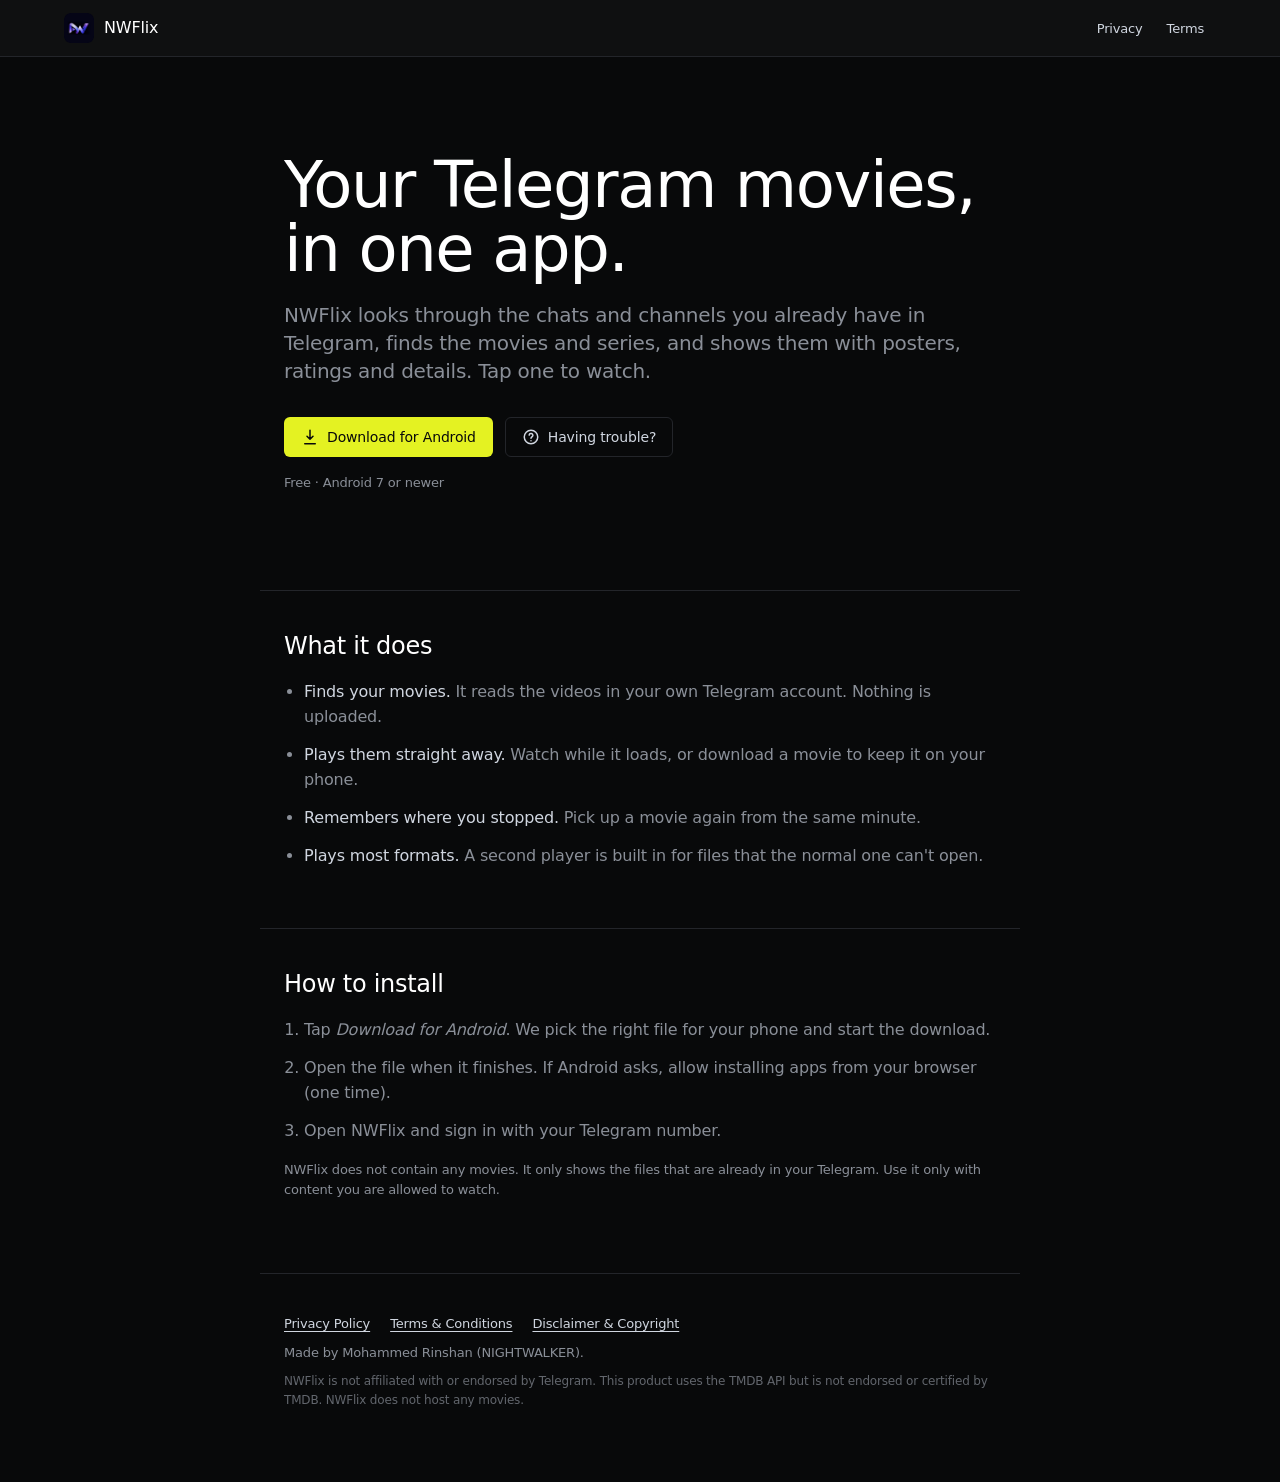
==== commit 90588774: "Update Content Security Policy and installation instructions" ====
--- a/index.html
+++ b/index.html
@@ -3,7 +3,7 @@
 <head>
   <meta charset="utf-8">
   <meta name="viewport" content="width=device-width, initial-scale=1">
-  <meta http-equiv="Content-Security-Policy" content="default-src 'self'; script-src 'self'; style-src 'self' 'unsafe-inline'; img-src 'self' data:; font-src 'self'; connect-src https://api.github.com https://en.wikipedia.org; base-uri 'none'; form-action 'none'; object-src 'none'">
+  <meta http-equiv="Content-Security-Policy" content="default-src 'self'; script-src 'self'; style-src 'self' 'unsafe-inline'; img-src 'self' data:; font-src 'self'; connect-src https://firestore.googleapis.com https://en.wikipedia.org; base-uri 'none'; form-action 'none'; object-src 'none'">
   <meta name="referrer" content="strict-origin-when-cross-origin">
   <title>NWFlix – watch your Telegram movies</title>
   <meta name="description" content="NWFlix is an Android app that plays the movies from your own Telegram chats.">
@@ -54,7 +54,7 @@
     <section id="install" class="wrap about">
       <h2>How to install</h2>
       <ol class="plain">
-        <li>Tap <em>Download for Android</em>. We pick the right file for your phone.</li>
+        <li>Tap <em>Download for Android</em>. We pick the right file for your phone and start the download.</li>
         <li>Open the file when it finishes. If Android asks, allow installing apps from your browser (one time).</li>
         <li>Open NWFlix and sign in with your Telegram number.</li>
       </ol>
@@ -78,8 +78,8 @@
       <div id="p-result" class="panel hidden">
         <p id="r-intro">We found your phone.</p>
         <div class="result"><strong id="r-title"></strong><span id="r-detail" class="tiny"></span></div>
-        <a class="btn btn-primary btn-block" id="r-download" href="#"><svg viewBox="0 0 24 24" fill="none" stroke="currentColor" stroke-width="2" stroke-linecap="round" stroke-linejoin="round"><path d="M12 3v12m0 0l-4-4m4 4l4-4M5 21h14"/></svg> Download</a>
-        <p class="note" id="r-hint">If Android says “App not installed”, go back and choose the other version.</p>
+        <a class="btn btn-primary btn-block" id="r-download" href="#"><svg viewBox="0 0 24 24" fill="none" stroke="currentColor" stroke-width="2" stroke-linecap="round" stroke-linejoin="round"><path d="M12 3v12m0 0l-4-4m4 4l4-4M5 21h14"/></svg> Download again</a>
+        <p class="note" id="r-hint">When the file finishes, open it. If Android asks, tap Settings, switch on “Allow from this source”, go back and tap Install. If it says “App not installed”, choose another version.</p>
         <button class="btn btn-ghost btn-block" type="button" data-go="manual">Choose another version</button>
       </div>
 
@@ -103,6 +103,10 @@
       <div id="p-manual" class="panel hidden">
         <p>Pick the one that fits. If you aren't sure, choose “64-bit”: it suits almost every phone made after 2018.</p>
         <div class="stack" id="manual-list"></div>
+      </div>
+
+      <div id="p-missing" class="panel hidden">
+        <p>The download isn't ready yet. Please try again in a little while.</p>
       </div>
 
       <div id="p-desktop" class="panel hidden">
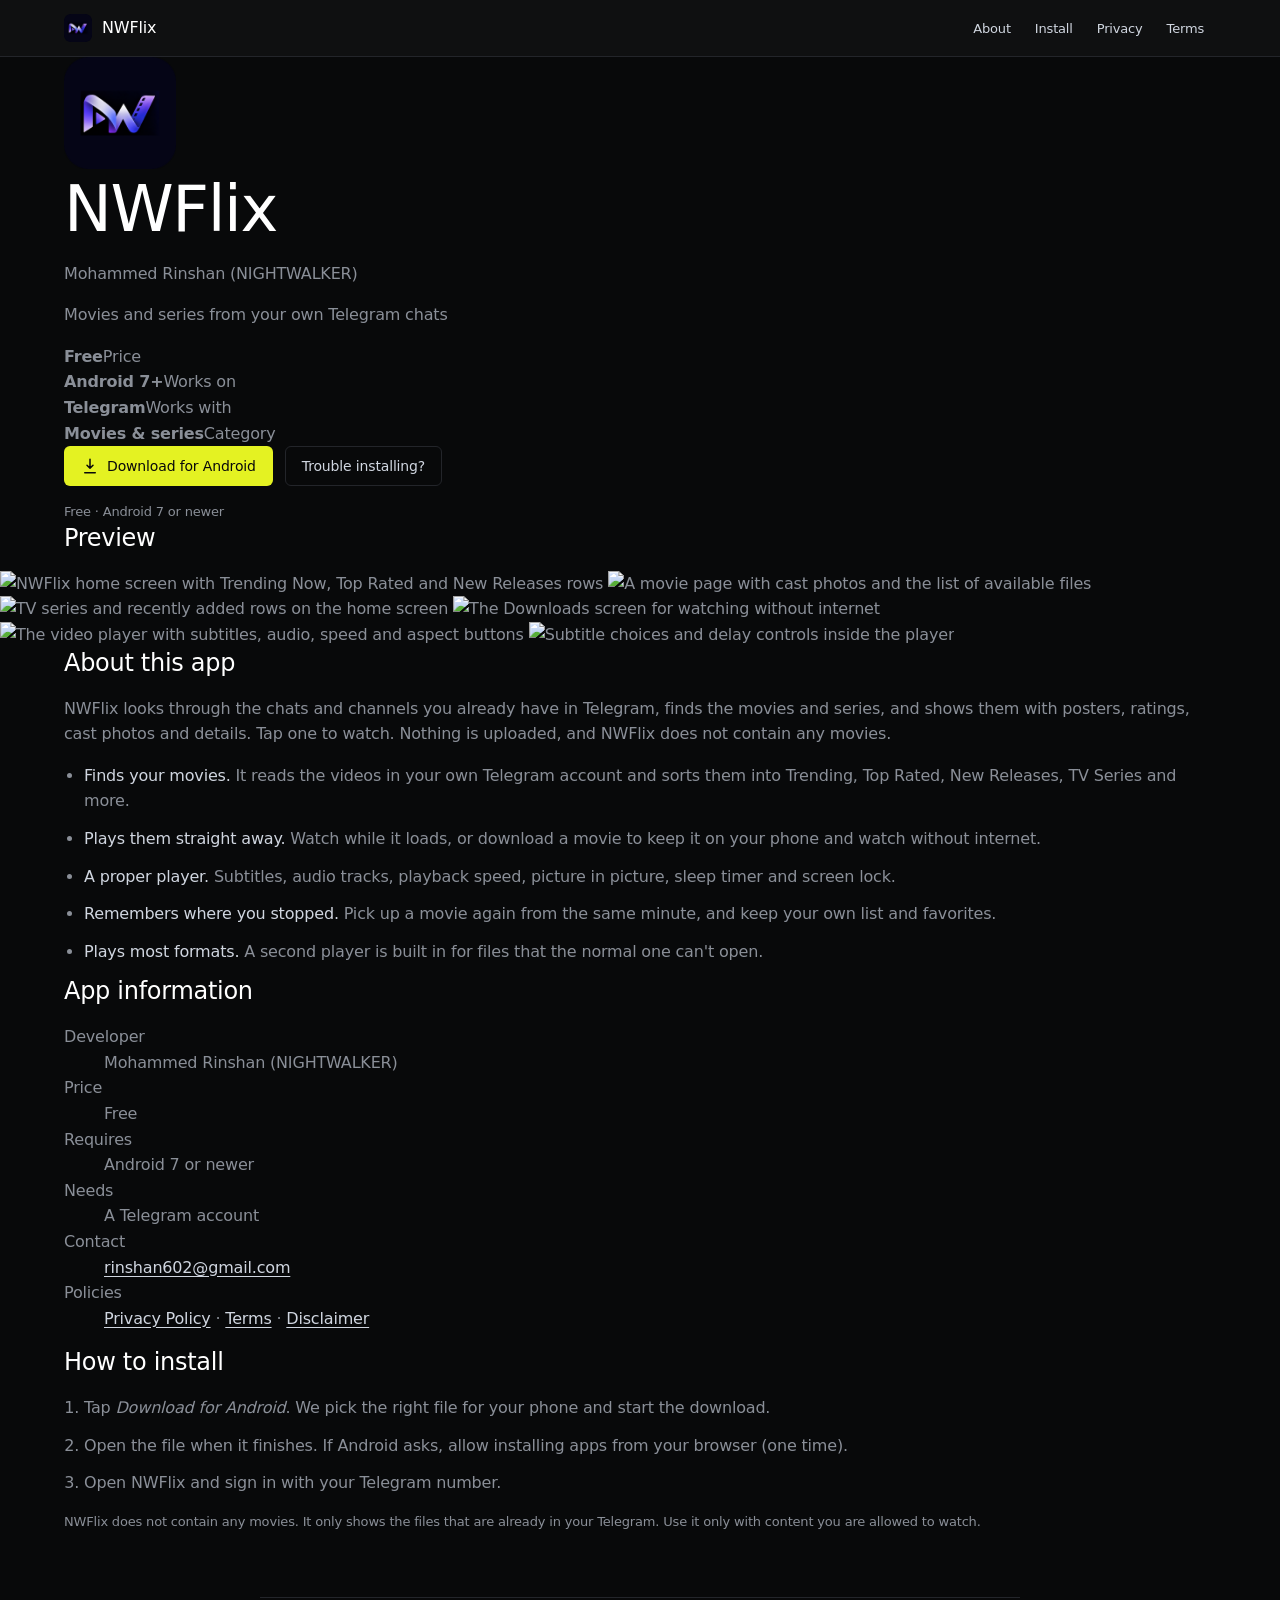
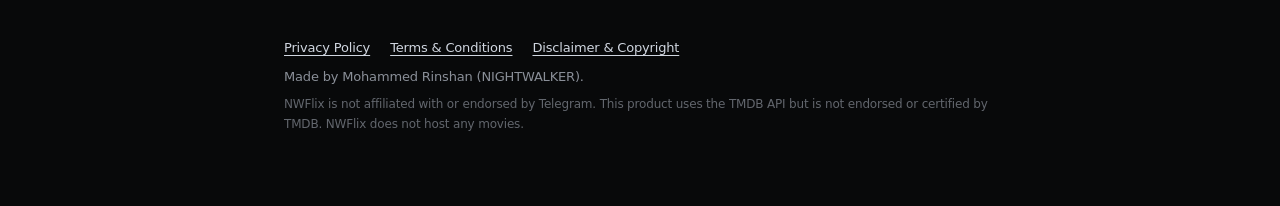
==== commit bed1fd2a: "Revise index.html structure and content Updated the layout and content of the index.html file, inclu" ====
--- a/index.html
+++ b/index.html
@@ -25,33 +25,73 @@
 <body>
   <header class="top">
     <div class="wrap bar">
-      <a class="brand" href="./"><img src="assets/icon.png" alt="" width="30" height="30"> NWFlix</a>
-      <nav class="nav"><a href="privacy.html">Privacy</a><a href="terms.html">Terms</a></nav>
+      <a class="brand" href="./"><img src="assets/icon.png" alt="" width="28" height="28"> NWFlix</a>
+      <nav class="nav"><a href="#about">About</a><a href="#install">Install</a><a href="privacy.html">Privacy</a><a href="terms.html">Terms</a></nav>
     </div>
   </header>
 
   <main>
-    <section class="hero wrap">
-      <h1>Your Telegram movies,<br>in one app.</h1>
-      <p class="lead">NWFlix looks through the chats and channels you already have in Telegram, finds the movies and series, and shows them with posters, ratings and details. Tap one to watch.</p>
+    <section class="wrap listing">
+      <div class="head">
+        <img class="appicon" src="assets/icon.png" width="112" height="112" alt="NWFlix app icon">
+        <div class="title">
+          <h1>NWFlix</h1>
+          <p class="dev">Mohammed Rinshan (NIGHTWALKER)</p>
+          <p class="tag">Movies and series from your own Telegram chats</p>
+        </div>
+      </div>
+
+      <div class="facts">
+        <div><b>Free</b><span>Price</span></div>
+        <div><b>Android 7+</b><span>Works on</span></div>
+        <div><b>Telegram</b><span>Works with</span></div>
+        <div><b>Movies &amp; series</b><span>Category</span></div>
+      </div>
+
       <div class="actions">
-        <button class="btn btn-primary" id="download" type="button"><svg viewBox="0 0 24 24" fill="none" stroke="currentColor" stroke-width="2" stroke-linecap="round" stroke-linejoin="round"><path d="M12 3v12m0 0l-4-4m4 4l4-4M5 21h14"/></svg> Download for Android</button>
-        <button class="btn btn-ghost" id="help" type="button"><svg viewBox="0 0 24 24" fill="none" stroke="currentColor" stroke-width="2" stroke-linecap="round" stroke-linejoin="round"><circle cx="12" cy="12" r="9"/><path d="M9.5 9.5a2.5 2.5 0 015 .5c0 1.7-2.5 2-2.5 3.5M12 17h.01"/></svg> Having trouble?</button>
+        <button class="btn btn-primary" id="download" type="button"><svg viewBox="0 0 24 24" fill="none" stroke="currentColor" stroke-width="2" stroke-linecap="round" stroke-linejoin="round"><path d="M12 3v12m0 0l-4-4m4 4l4-4M5 21h14"/></svg>Download for Android</button>
+        <button class="btn btn-ghost" id="help" type="button">Trouble installing?</button>
       </div>
       <p class="note" id="release-note">Free · Android 7 or newer</p>
     </section>
 
-    <section class="wrap about">
-      <h2>What it does</h2>
+    <section class="shots" aria-label="Screenshots">
+      <div class="wrap"><h2>Preview</h2></div>
+      <div class="strip">
+        <img src="assets/screens/home.webp" width="544" height="939" alt="NWFlix home screen with Trending Now, Top Rated and New Releases rows" loading="lazy">
+        <img src="assets/screens/detail.webp" width="544" height="939" alt="A movie page with cast photos and the list of available files" loading="lazy">
+        <img src="assets/screens/series.webp" width="544" height="939" alt="TV series and recently added rows on the home screen" loading="lazy">
+        <img src="assets/screens/downloads.webp" width="544" height="939" alt="The Downloads screen for watching without internet" loading="lazy">
+        <img class="wide" src="assets/screens/player.webp" width="1028" height="500" alt="The video player with subtitles, audio, speed and aspect buttons" loading="lazy">
+        <img class="wide" src="assets/screens/subtitles.webp" width="1028" height="500" alt="Subtitle choices and delay controls inside the player" loading="lazy">
+      </div>
+    </section>
+
+    <section id="about" class="wrap section">
+      <h2>About this app</h2>
+      <p>NWFlix looks through the chats and channels you already have in Telegram, finds the movies and series, and shows them with posters, ratings, cast photos and details. Tap one to watch. Nothing is uploaded, and NWFlix does not contain any movies.</p>
       <ul class="plain">
-        <li><strong>Finds your movies.</strong> It reads the videos in your own Telegram account. Nothing is uploaded.</li>
-        <li><strong>Plays them straight away.</strong> Watch while it loads, or download a movie to keep it on your phone.</li>
-        <li><strong>Remembers where you stopped.</strong> Pick up a movie again from the same minute.</li>
+        <li><strong>Finds your movies.</strong> It reads the videos in your own Telegram account and sorts them into Trending, Top Rated, New Releases, TV Series and more.</li>
+        <li><strong>Plays them straight away.</strong> Watch while it loads, or download a movie to keep it on your phone and watch without internet.</li>
+        <li><strong>A proper player.</strong> Subtitles, audio tracks, playback speed, picture in picture, sleep timer and screen lock.</li>
+        <li><strong>Remembers where you stopped.</strong> Pick up a movie again from the same minute, and keep your own list and favorites.</li>
         <li><strong>Plays most formats.</strong> A second player is built in for files that the normal one can't open.</li>
       </ul>
     </section>
 
-    <section id="install" class="wrap about">
+    <section class="wrap section">
+      <h2>App information</h2>
+      <dl class="info">
+        <div><dt>Developer</dt><dd>Mohammed Rinshan (NIGHTWALKER)</dd></div>
+        <div><dt>Price</dt><dd>Free</dd></div>
+        <div><dt>Requires</dt><dd>Android 7 or newer</dd></div>
+        <div><dt>Needs</dt><dd>A Telegram account</dd></div>
+        <div><dt>Contact</dt><dd><a href="mailto:rinshan602@gmail.com?subject=NWFlix%20help">rinshan602@gmail.com</a></dd></div>
+        <div><dt>Policies</dt><dd><a href="privacy.html">Privacy Policy</a> · <a href="terms.html">Terms</a> · <a href="disclaimer.html">Disclaimer</a></dd></div>
+      </dl>
+    </section>
+
+    <section id="install" class="wrap section">
       <h2>How to install</h2>
       <ol class="plain">
         <li>Tap <em>Download for Android</em>. We pick the right file for your phone and start the download.</li>
@@ -61,13 +101,13 @@
       <p class="note">NWFlix does not contain any movies. It only shows the files that are already in your Telegram. Use it only with content you are allowed to watch.</p>
     </section>
   </main>
+
   <footer class="wrap foot">
     <p class="links"><a href="privacy.html">Privacy Policy</a><a href="terms.html">Terms &amp; Conditions</a><a href="disclaimer.html">Disclaimer &amp; Copyright</a></p>
     <p>Made by Mohammed Rinshan (NIGHTWALKER).</p>
     <p class="tiny">NWFlix is not affiliated with or endorsed by Telegram. This product uses the TMDB API but is not endorsed or certified by TMDB. NWFlix does not host any movies.</p>
   </footer>
 
-  <!-- download dialog -->
   <div class="overlay" id="dl-overlay" role="dialog" aria-modal="true" aria-labelledby="dl-title">
     <div class="modal">
       <button class="close" type="button" data-close aria-label="Close">&times;</button>
@@ -116,7 +156,6 @@
     </div>
   </div>
 
-  <!-- trouble dialog -->
   <div class="overlay" id="help-overlay" role="dialog" aria-modal="true" aria-labelledby="help-title">
     <div class="modal">
       <button class="close" type="button" data-close aria-label="Close">&times;</button>
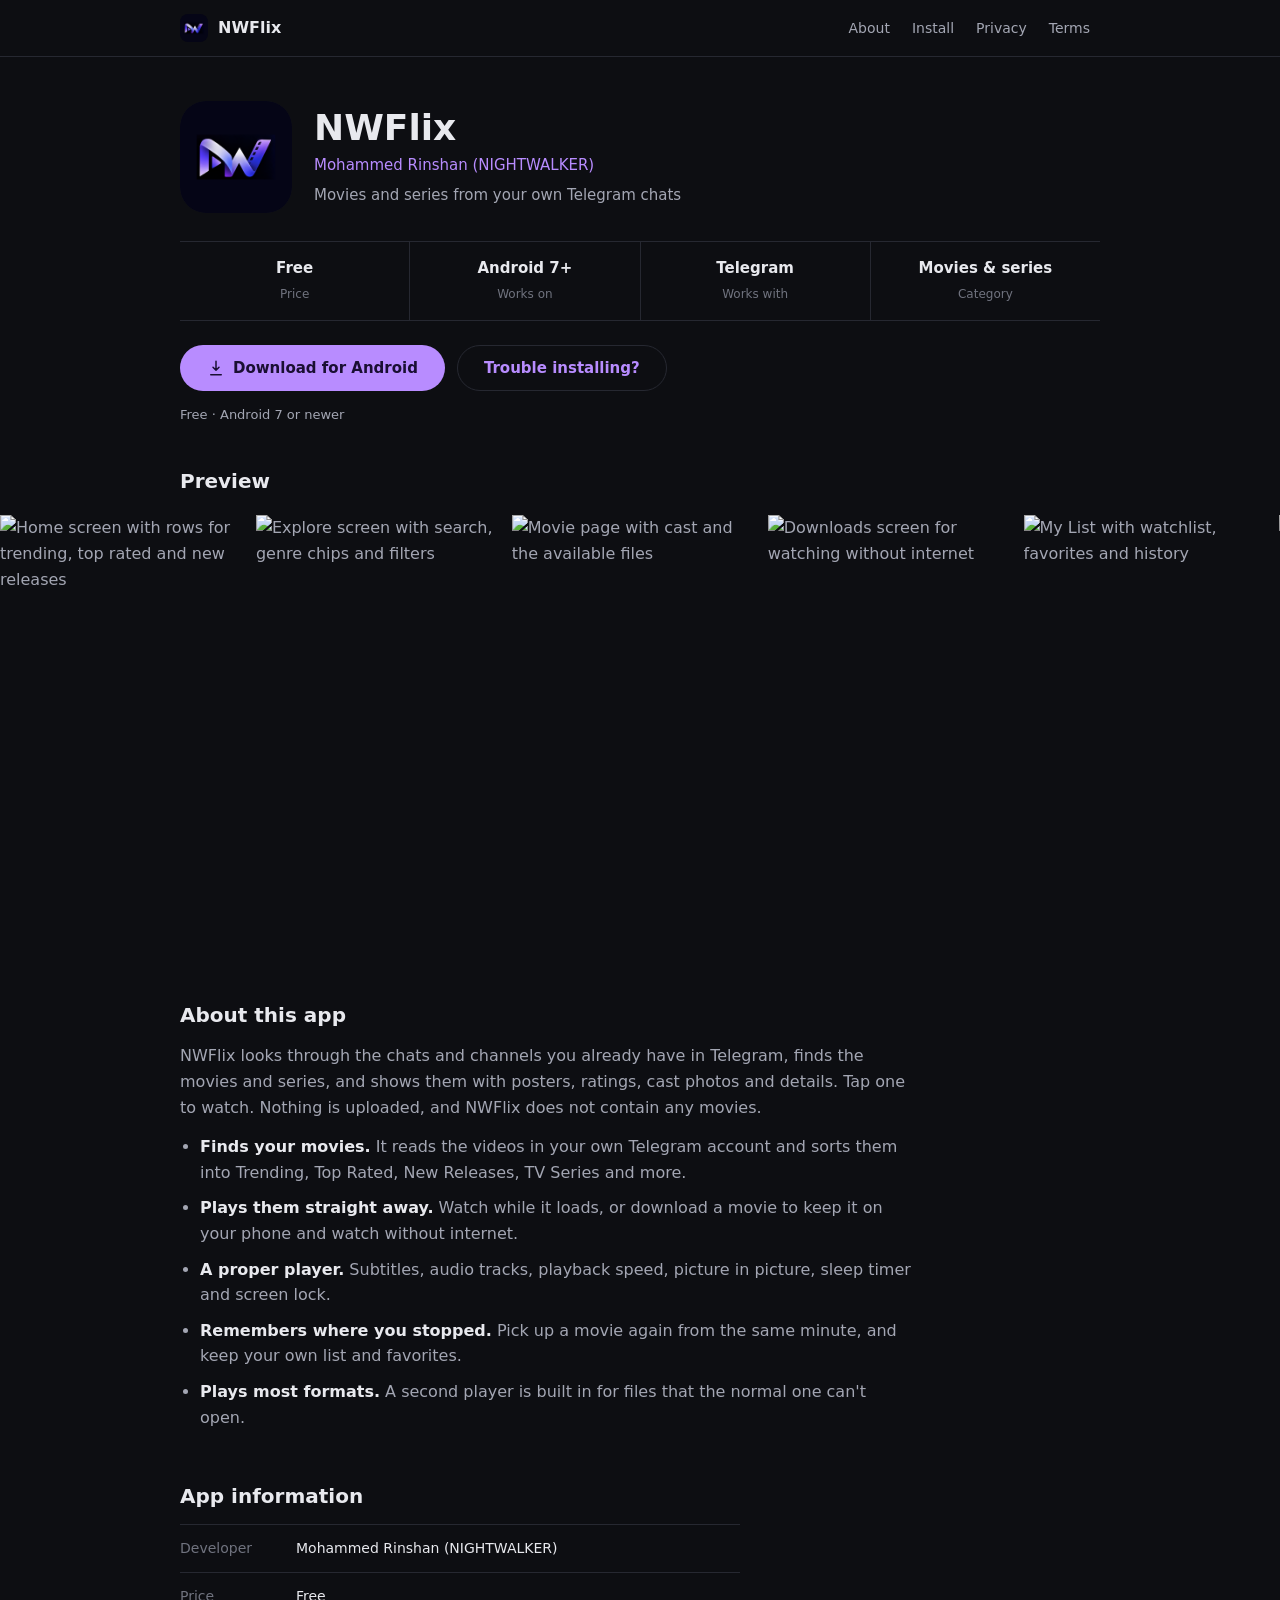
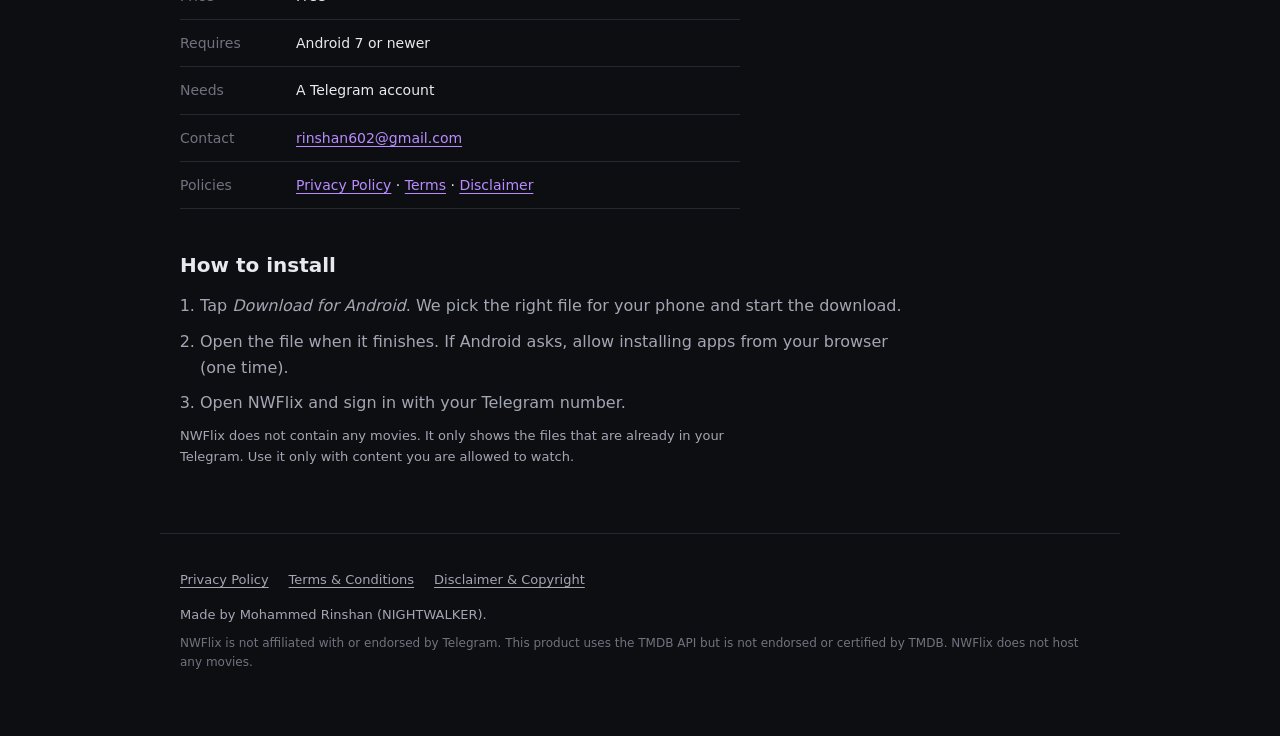
==== commit 1bedf9fc: "Modify index.html for security and visuals Updated Content Security Policy and added new screenshots" ====
--- a/index.html
+++ b/index.html
@@ -3,7 +3,7 @@
 <head>
   <meta charset="utf-8">
   <meta name="viewport" content="width=device-width, initial-scale=1">
-  <meta http-equiv="Content-Security-Policy" content="default-src 'self'; script-src 'self'; style-src 'self' 'unsafe-inline'; img-src 'self' data:; font-src 'self'; connect-src https://firestore.googleapis.com https://en.wikipedia.org; base-uri 'none'; form-action 'none'; object-src 'none'">
+  <meta http-equiv="Content-Security-Policy" content="default-src 'self'; script-src 'self'; style-src 'self' 'unsafe-inline'; img-src 'self' data: https://i.ytimg.com; media-src 'self'; frame-src https://www.youtube-nocookie.com; font-src 'self'; connect-src https://firestore.googleapis.com https://en.wikipedia.org; base-uri 'none'; form-action 'none'; object-src 'none'">
   <meta name="referrer" content="strict-origin-when-cross-origin">
   <title>NWFlix – watch your Telegram movies</title>
   <meta name="description" content="NWFlix is an Android app that plays the movies from your own Telegram chats.">
@@ -58,13 +58,18 @@
     <section class="shots" aria-label="Screenshots">
       <div class="wrap"><h2>Preview</h2></div>
       <div class="strip">
-        <img src="assets/screens/home.webp" width="544" height="939" alt="NWFlix home screen with Trending Now, Top Rated and New Releases rows" loading="lazy">
-        <img src="assets/screens/detail.webp" width="544" height="939" alt="A movie page with cast photos and the list of available files" loading="lazy">
-        <img src="assets/screens/series.webp" width="544" height="939" alt="TV series and recently added rows on the home screen" loading="lazy">
-        <img src="assets/screens/downloads.webp" width="544" height="939" alt="The Downloads screen for watching without internet" loading="lazy">
-        <img class="wide" src="assets/screens/player.webp" width="1028" height="500" alt="The video player with subtitles, audio, speed and aspect buttons" loading="lazy">
-        <img class="wide" src="assets/screens/subtitles.webp" width="1028" height="500" alt="Subtitle choices and delay controls inside the player" loading="lazy">
+        <img src="assets/screens/01-home.webp" width="720" height="1280" alt="Home screen with rows for trending, top rated and new releases" loading="lazy">
+        <img src="assets/screens/02-explore.webp" width="720" height="1280" alt="Explore screen with search, genre chips and filters" loading="lazy">
+        <img src="assets/screens/03-details.webp" width="720" height="1280" alt="Movie page with cast and the available files" loading="lazy">
+        <img src="assets/screens/04-downloads.webp" width="720" height="1280" alt="Downloads screen for watching without internet" loading="lazy">
+        <img src="assets/screens/05-mylist.webp" width="720" height="1280" alt="My List with watchlist, favorites and history" loading="lazy">
+        <img src="assets/screens/06-settings.webp" width="720" height="1280" alt="Settings for playback, appearance, storage and privacy" loading="lazy">
       </div>
+    </section>
+
+    <section id="demo" class="wrap section" data-youtube="" data-file="" hidden>
+      <h2>See it in action</h2>
+      <div class="frame"></div>
     </section>
 
     <section id="about" class="wrap section">
@@ -169,6 +174,7 @@
     </div>
   </div>
 
+  <script src="video.js" defer></script>
   <script src="script.js"></script>
 </body>
 </html>
--- a/style.css
+++ b/style.css
@@ -1,110 +1,113 @@
-/* Inter is not bundled. To use it, put the Inter variable font at assets/inter.woff2; otherwise the system font is used. */
-@font-face { font-family: "Inter Variable"; src: url("assets/inter.woff2") format("woff2"); font-weight: 100 900; font-display: swap; }
-
 :root {
-  --color-void: #08090a;
-  --color-carbon: #0f1011;
-  --color-obsidian: #161718;
-  --color-graphite: #23252a;
-  --color-smoke: #383b3f;
-  --color-ash: #62666d;
-  --color-fog: #8a8f98;
-  --color-mist: #d0d6e0;
-  --color-bone: #e5e5e6;
-  --color-paper: #ffffff;
-  --color-acid-lime: #e4f222;
-  --color-pulse-green: #27a644;
-  --color-coral-red: #eb5757;
-  --color-signal-teal: #02b8cc;
-  --color-iris-violet: #6366f1;
-  --color-lavender: #8b5cf6;
-  --font-inter: "Inter Variable", Inter, ui-sans-serif, system-ui, -apple-system, BlinkMacSystemFont, "Segoe UI", Roboto, sans-serif;
-  --font-mono: "Berkeley Mono", ui-monospace, SFMono-Regular, Menlo, Monaco, Consolas, monospace;
+  --bg: #0d0e12;
+  --panel: #15161c;
+  --line: #262831;
+  --text: #e8e9ee;
+  --soft: #a3a6b3;
+  --dim: #70737f;
+  --acc: #b88cff;
+  --acc-ink: #1a0f33;
+  --font: system-ui, -apple-system, "Segoe UI", Roboto, "Helvetica Neue", Arial, sans-serif;
 }
 
 * { box-sizing: border-box; }
 html { -webkit-text-size-adjust: 100%; scroll-behavior: smooth; color-scheme: dark; }
-body {
-  margin: 0; background: var(--color-void); color: var(--color-fog);
-  font: 400 16px/1.6 var(--font-inter); font-feature-settings: "cv01", "ss03", "zero"; letter-spacing: -0.011em;
-  -webkit-font-smoothing: antialiased;
-}
-a { color: var(--color-mist); text-underline-offset: 3px; }
-a:hover { color: var(--color-paper); }
-h1, h2, h3 { color: var(--color-paper); font-weight: 510; }
-.wrap { max-width: 1200px; margin: 0 auto; padding: 0 24px; }
-.hero, .about, .doc, .foot { max-width: 760px; }
+body { margin: 0; background: var(--bg); color: var(--soft); font: 400 16px/1.6 var(--font); -webkit-font-smoothing: antialiased; }
+a { color: var(--acc); text-underline-offset: 3px; }
+a:hover { color: #d2b6ff; }
+h1, h2, h3 { color: var(--text); font-weight: 600; margin: 0; }
+.wrap { max-width: 960px; margin: 0 auto; padding: 0 20px; }
 
-/* top bar */
-.top { background: var(--color-carbon); border-bottom: 1px solid var(--color-graphite); position: sticky; top: 0; z-index: 10; }
+.top { background: var(--bg); border-bottom: 1px solid var(--line); position: sticky; top: 0; z-index: 10; }
 .bar { display: flex; align-items: center; justify-content: space-between; height: 56px; }
-.brand { display: flex; align-items: center; gap: 10px; font-weight: 510; color: var(--color-paper); text-decoration: none; letter-spacing: -0.012em; }
-.brand img { border-radius: 6px; }
-.nav a { color: var(--color-mist); font-size: 13px; font-weight: 400; text-decoration: none; padding: 8px 12px; border-radius: 6px; }
-.nav a:hover { color: var(--color-paper); text-decoration: underline; text-underline-offset: 4px; }
+.brand { display: flex; align-items: center; gap: 10px; font-weight: 600; color: var(--text); text-decoration: none; }
+.brand img { border-radius: 8px; }
+.nav { display: flex; gap: 2px; }
+.nav a { color: var(--soft); font-size: 14px; text-decoration: none; padding: 8px 10px; border-radius: 6px; }
+.nav a:hover { color: var(--text); background: var(--panel); }
 
-/* hero */
-.hero { padding-top: 96px; padding-bottom: 56px; }
-h1 { font-size: clamp(2.4rem, 7vw, 4rem); line-height: 1; letter-spacing: -0.022em; margin: 0 0 20px; }
-.lead { font-size: 20px; line-height: 1.4; letter-spacing: -0.012em; color: var(--color-fog); margin: 0 0 32px; max-width: 34em; }
+.listing { padding-top: 44px; padding-bottom: 8px; }
+.head { display: flex; align-items: center; gap: 22px; }
+.appicon { width: 112px; height: 112px; border-radius: 26px; flex: none; background: var(--panel); }
+.title h1 { font-size: 36px; line-height: 1.15; }
+.dev { margin: 4px 0 0; color: var(--acc); font-weight: 500; font-size: 15px; }
+.tag { margin: 6px 0 0; font-size: 15px; }
 
-/* buttons */
-.btn {
-  display: inline-flex; align-items: center; justify-content: center; gap: 8px; cursor: pointer;
-  font: 510 14px/1.2 var(--font-inter); letter-spacing: -0.011em; border-radius: 6px; padding: 10px 16px; text-decoration: none;
-  border: 1px solid transparent; transition: background .12s ease, border-color .12s ease, color .12s ease;
-}
-.btn:focus-visible { outline: 2px solid var(--color-acid-lime); outline-offset: 2px; }
-.btn-primary { background: var(--color-acid-lime); color: var(--color-void); }
-.btn-primary:hover { background: #eef64a; color: var(--color-void); }
-.btn-ghost { background: transparent; color: var(--color-mist); border-color: var(--color-graphite); }
-.btn-ghost:hover { border-color: var(--color-smoke); color: var(--color-paper); background: rgba(255, 255, 255, 0.03); }
-.btn-block { display: flex; width: 100%; }
+.facts { display: flex; margin: 28px 0 24px; border-top: 1px solid var(--line); border-bottom: 1px solid var(--line); }
+.facts div { flex: 1; padding: 14px 8px; text-align: center; border-left: 1px solid var(--line); min-width: 0; }
+.facts div:first-child { border-left: 0; }
+.facts b { display: block; color: var(--text); font-weight: 600; font-size: 15px; }
+.facts span { font-size: 12px; color: var(--dim); }
+
+.actions { display: flex; flex-wrap: wrap; gap: 12px; }
+.btn { display: inline-flex; align-items: center; justify-content: center; gap: 8px; cursor: pointer; font: 600 15px/1.2 var(--font); border-radius: 999px; padding: 13px 26px; text-decoration: none; border: 1px solid transparent; }
+.btn:focus-visible { outline: 2px solid var(--acc); outline-offset: 2px; }
+.btn-primary { background: var(--acc); color: var(--acc-ink); }
+.btn-primary:hover { background: #c9a5ff; color: var(--acc-ink); }
+.btn-ghost { background: transparent; color: var(--acc); border-color: var(--line); }
+.btn-ghost:hover { background: var(--panel); color: #d2b6ff; }
+.btn-block { display: flex; width: 100%; border-radius: 10px; }
 .btn svg { width: 18px; height: 18px; flex: none; }
-.actions { display: flex; flex-wrap: wrap; gap: 12px; }
-.note { color: var(--color-fog); font-size: 13px; margin: 16px 0 0; }
-.tiny { color: var(--color-ash); font-size: 12px; }
+.note { color: var(--soft); font-size: 13px; margin: 14px 0 0; }
+.tiny { color: var(--dim); font-size: 12px; }
 
-/* sections */
-.about { padding: 40px 24px 8px; border-top: 1px solid var(--color-graphite); margin-top: 40px; }
-h2 { font-size: 24px; line-height: 1.33; letter-spacing: -0.012em; margin: 0 0 16px; }
-.plain { padding-left: 20px; margin: 0; color: var(--color-fog); }
-.plain li { margin-bottom: 12px; }
-.plain strong { color: var(--color-mist); font-weight: 510; }
-.foot { padding: 40px 24px 64px; border-top: 1px solid var(--color-graphite); margin-top: 64px; font-size: 13px; }
+.shots { padding-top: 32px; }
+.shots h2 { font-size: 20px; margin-bottom: 14px; }
+.strip { display: flex; gap: 14px; overflow-x: auto; padding: 4px 20px 18px; scroll-snap-type: x proximity; scrollbar-width: thin; scrollbar-color: var(--line) transparent; }
+.strip img { height: 430px; width: auto; flex: none; scroll-snap-align: start; }
+.strip img.wide { height: 300px; }
+@media (min-width: 1000px) { .strip { padding-left: calc((100vw - 960px) / 2 + 20px); } }
+
+.section { padding-top: 36px; padding-bottom: 4px; }
+.section h2 { font-size: 20px; margin-bottom: 12px; }
+.section p { margin: 0 0 14px; max-width: 46em; }
+.plain { padding-left: 20px; margin: 0; max-width: 46em; }
+.plain li { margin-bottom: 10px; }
+.plain strong { color: var(--text); font-weight: 600; }
+.info { margin: 0; border-top: 1px solid var(--line); max-width: 560px; }
+.info div { display: flex; gap: 16px; padding: 12px 0; border-bottom: 1px solid var(--line); font-size: 14px; }
+.info dt { width: 100px; flex: none; color: var(--dim); }
+.info dd { margin: 0; color: var(--text); }
+
+.foot { padding: 36px 20px 56px; margin-top: 48px; border-top: 1px solid var(--line); font-size: 13px; }
 .foot p { margin: 0 0 8px; }
-.foot .links a { margin-right: 20px; }
+.foot .links { display: flex; flex-wrap: wrap; gap: 6px 20px; margin-bottom: 14px; }
+.foot .links a { color: var(--soft); }
+.foot .links a:hover { color: var(--text); }
 
-/* dialogs */
-.overlay { position: fixed; inset: 0; background: rgba(8, 9, 10, 0.72); display: none; align-items: center; justify-content: center; padding: 16px; z-index: 50; }
+.overlay { position: fixed; inset: 0; background: rgba(5, 6, 8, 0.75); display: none; align-items: center; justify-content: center; padding: 16px; z-index: 50; }
 .overlay.open { display: flex; }
-.modal {
-  background: var(--color-carbon); color: var(--color-fog); width: 100%; max-width: 460px; max-height: 92vh; overflow: auto;
-  border-radius: 12px; border: 1px solid var(--color-graphite); padding: 24px; box-shadow: rgba(8, 9, 10, 0.6) 0 4px 32px 0;
-}
-.modal h3 { margin: 0 0 8px; font-size: 20px; letter-spacing: -0.012em; }
+.modal { background: var(--panel); color: var(--soft); width: 100%; max-width: 460px; max-height: 92vh; overflow: auto; border-radius: 16px; border: 1px solid var(--line); padding: 24px; }
+.modal h3 { margin: 0 0 8px; font-size: 20px; }
 .modal p { margin: 0 0 16px; font-size: 14px; }
-.modal .close { float: right; background: none; border: 0; color: var(--color-fog); font-size: 24px; line-height: 1; cursor: pointer; padding: 0 4px; }
-.modal .close:hover { color: var(--color-paper); }
+.modal .close { float: right; background: none; border: 0; color: var(--soft); font-size: 24px; line-height: 1; cursor: pointer; padding: 0 4px; }
+.modal .close:hover { color: var(--text); }
 .stack { display: grid; gap: 8px; }
-.choice { text-align: left; justify-content: flex-start; }
-.choice small { display: block; font-weight: 400; color: var(--color-fog); font-size: 12px; }
-.field { width: 100%; font: inherit; font-size: 14px; padding: 10px 12px; border-radius: 6px; border: 1px solid var(--color-graphite); background: var(--color-void); color: var(--color-paper); margin-bottom: 12px; }
-.field:focus { outline: 2px solid var(--color-acid-lime); outline-offset: 0; }
-.result { background: var(--color-obsidian); border: 1px solid var(--color-graphite); border-radius: 12px; padding: 16px; margin-bottom: 16px; }
-.result strong { display: block; color: var(--color-paper); font-weight: 510; }
-.spin { width: 16px; height: 16px; border-radius: 50%; border: 2px solid var(--color-graphite); border-top-color: var(--color-acid-lime); animation: spin .8s linear infinite; display: inline-block; vertical-align: -3px; margin-right: 8px; }
+.choice { text-align: left; justify-content: flex-start; border-radius: 10px; }
+.choice small { display: block; font-weight: 400; color: var(--soft); font-size: 12px; }
+.field { width: 100%; font: inherit; font-size: 14px; padding: 11px 12px; border-radius: 10px; border: 1px solid var(--line); background: var(--bg); color: var(--text); margin-bottom: 12px; }
+.field:focus { outline: 2px solid var(--acc); }
+.result { background: var(--bg); border: 1px solid var(--line); border-radius: 12px; padding: 16px; margin-bottom: 16px; }
+.result strong { display: block; color: var(--text); font-weight: 600; }
+.spin { width: 16px; height: 16px; border-radius: 50%; border: 2px solid var(--line); border-top-color: var(--acc); animation: spin .8s linear infinite; display: inline-block; vertical-align: -3px; margin-right: 8px; }
 @keyframes spin { to { transform: rotate(360deg); } }
 .hidden { display: none !important; }
 
-/* legal pages */
-.doc { padding: 56px 24px 24px; }
-.doc h1 { font-size: 32px; line-height: 1.13; letter-spacing: -0.022em; }
-.doc h2 { font-size: 20px; margin-top: 32px; }
-.doc p { color: var(--color-fog); font-size: 15px; line-height: 1.6; }
+.doc { max-width: 760px; padding: 48px 20px 24px; }
+.doc h1 { font-size: 30px; line-height: 1.2; margin-bottom: 4px; }
+.doc h2 { font-size: 19px; margin: 30px 0 8px; }
+.doc p { font-size: 15px; line-height: 1.65; }
 
-@media (max-width: 480px) {
-  .hero { padding-top: 56px; }
-  .lead { font-size: 17px; }
+@media (max-width: 560px) {
+  .listing { padding-top: 28px; }
+  .head { gap: 16px; }
+  .appicon { width: 88px; height: 88px; border-radius: 21px; }
+  .title h1 { font-size: 28px; }
+  .tag { font-size: 14px; }
+  .facts b { font-size: 13px; }
   .actions .btn { width: 100%; }
+  .nav a:nth-child(-n+2) { display: none; }
+  .strip img { height: 380px; }
+  .strip img.wide { height: 250px; }
+  .info dt { width: 84px; }
 }
